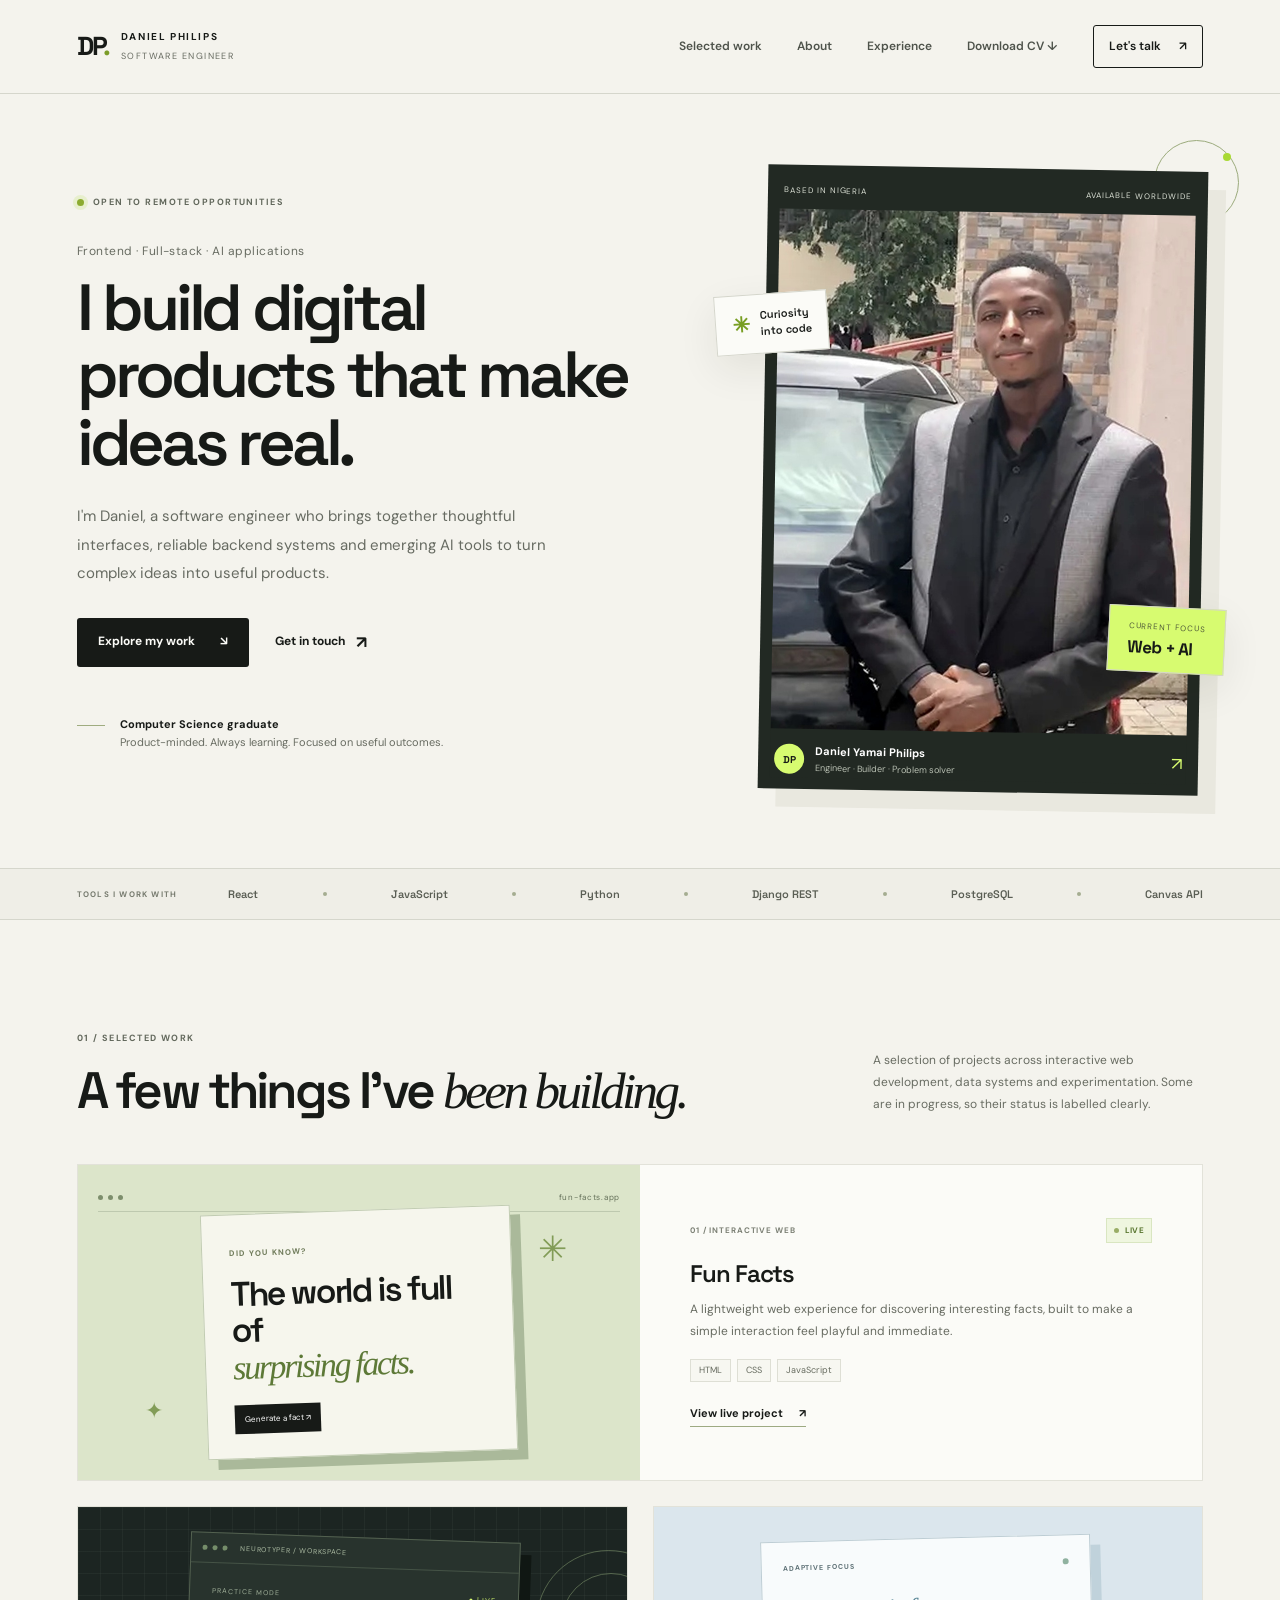
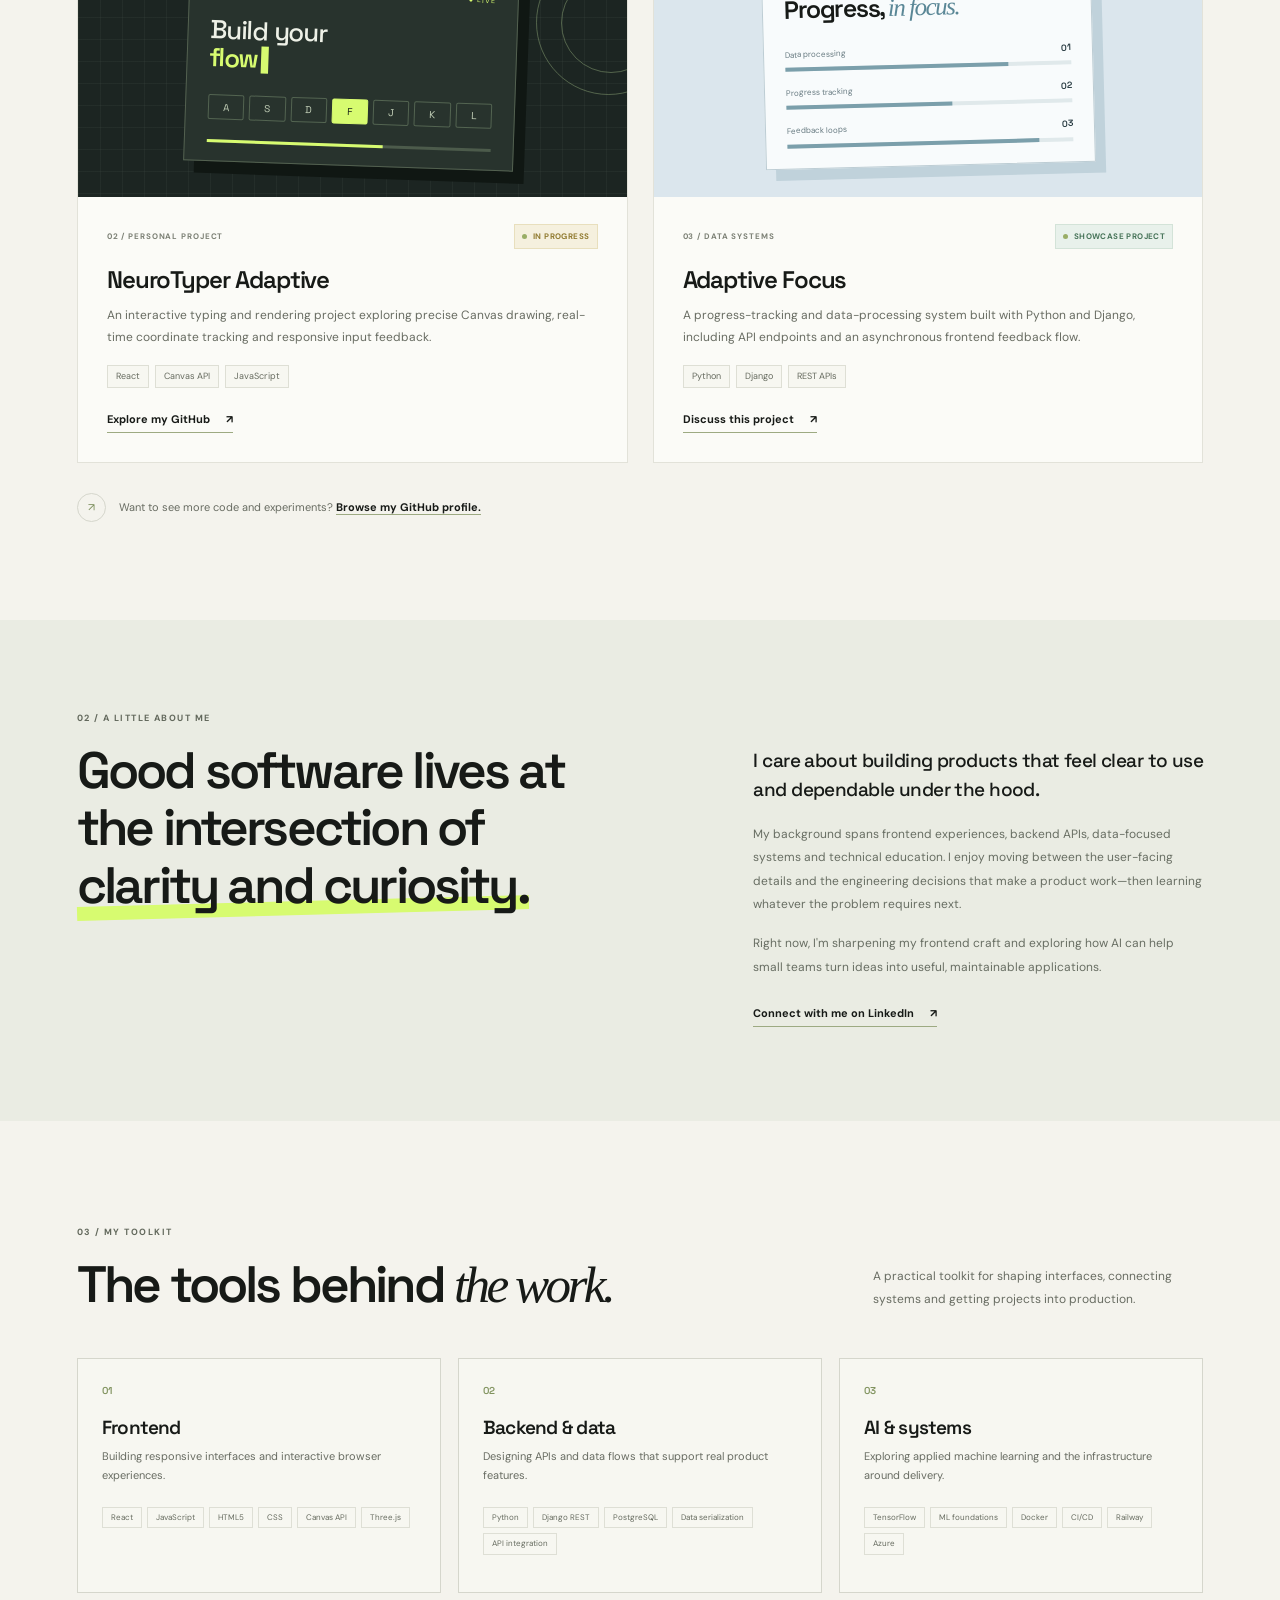
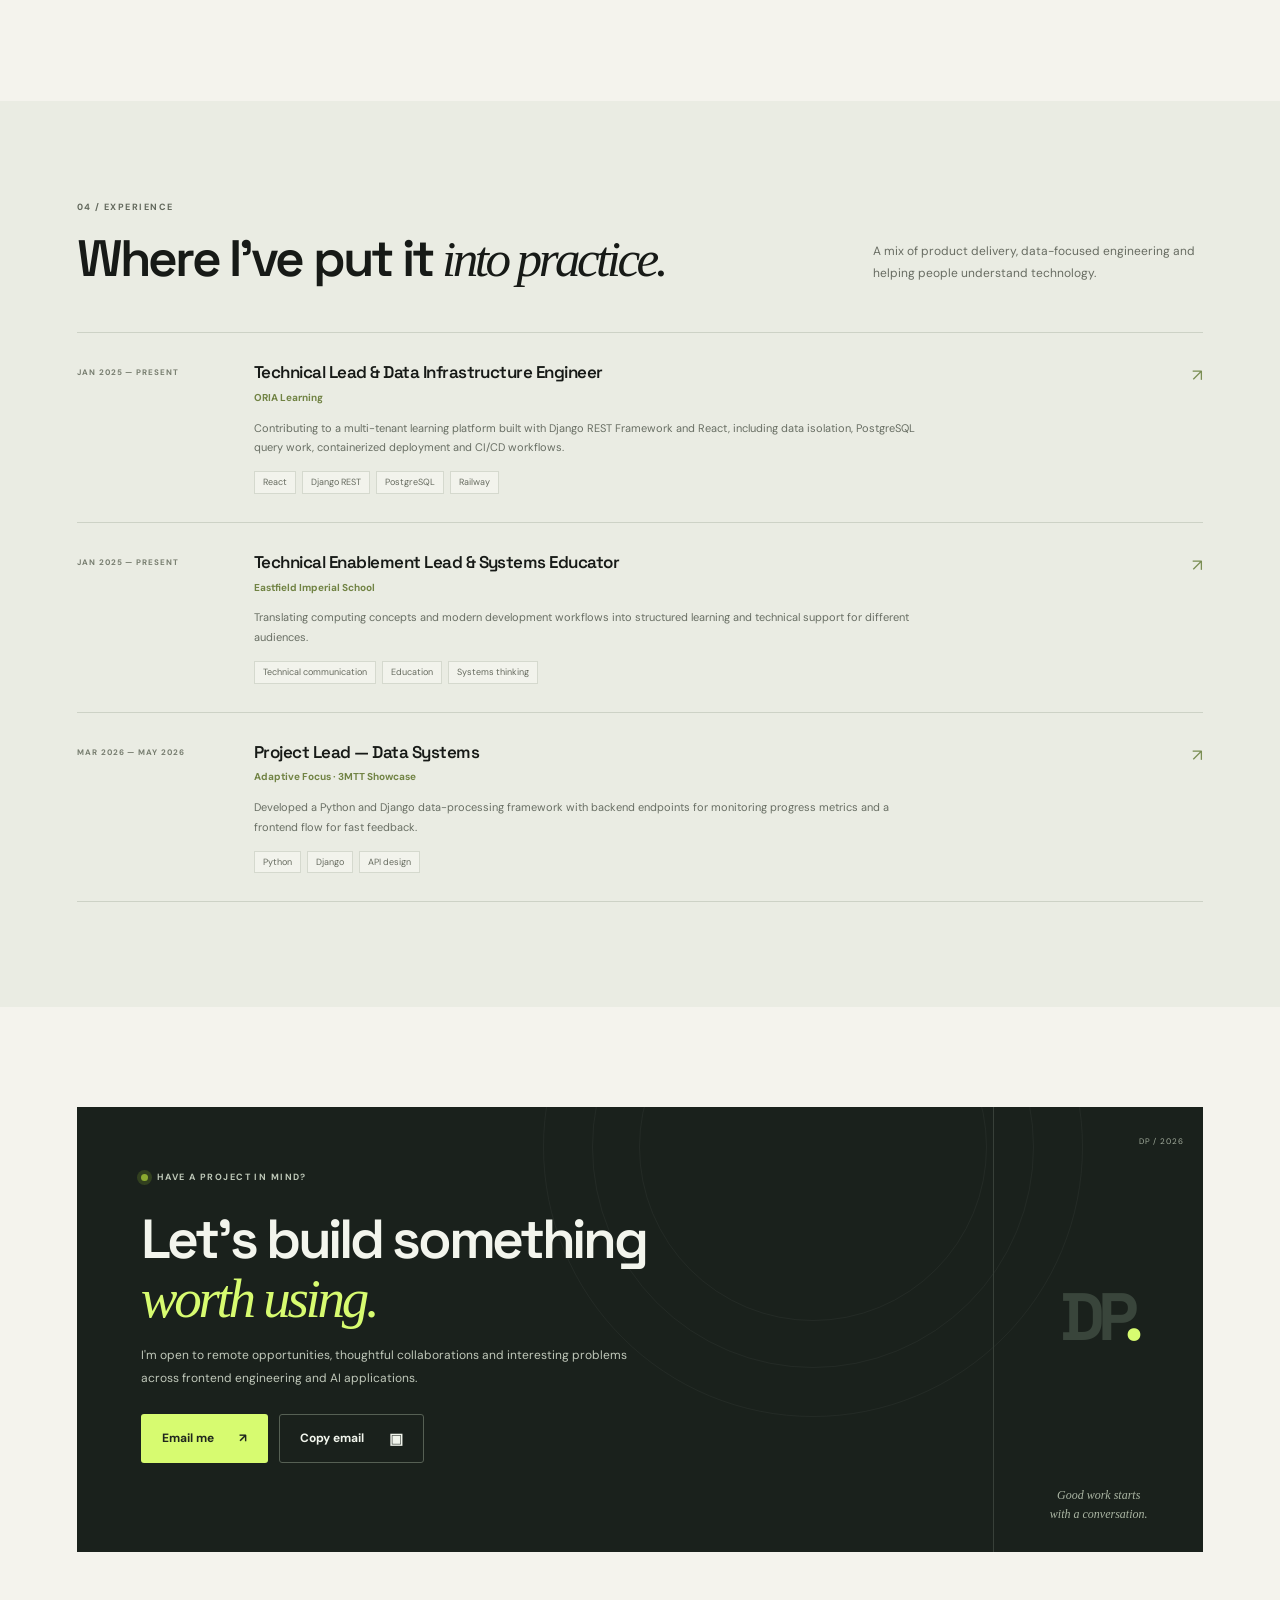
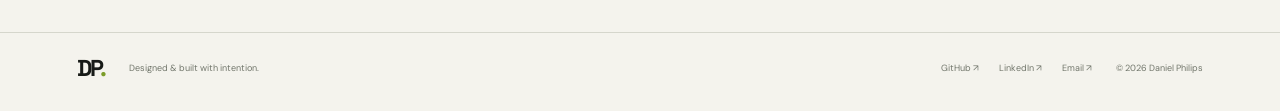
==== index.html @ 587f07c5 "feat: initialize portfolio website structure, styles, assets, and documentation" ====
<!doctype html>
<html lang="en">
<head>
  <meta charset="utf-8">
  <meta name="viewport" content="width=device-width, initial-scale=1">
  <meta name="theme-color" content="#f4f3ed">
  <meta name="description" content="Daniel Yamai Philips is a software engineer building thoughtful web products with React, Python, Django and emerging AI technologies.">
  <meta property="og:title" content="Daniel Philips — Software Engineer & Product Builder">
  <meta property="og:description" content="Frontend, full-stack and AI application development. Explore selected projects and get in touch.">
  <meta property="og:type" content="website">
  <title>Daniel Philips — Software Engineer & Product Builder</title>
  <link rel="icon" type="image/svg+xml" href="assets/favicon.svg">
  <link rel="preconnect" href="https://fonts.googleapis.com">
  <link rel="preconnect" href="https://fonts.gstatic.com" crossorigin>
  <link href="https://fonts.googleapis.com/css2?family=DM+Sans:wght@400;500;600;700&family=Space+Grotesk:wght@400;500;600;700&display=swap" rel="stylesheet">
  <link rel="stylesheet" href="styles.css">
</head>
<body>
  <a class="skip-link" href="#main-content">Skip to content</a>
  <div class="site-shell">
    <header class="site-header">
      <a class="brand" href="#top" aria-label="Daniel Philips home">
        <span class="brand-mark">DP<span>.</span></span>
        <span class="brand-copy"><strong>DANIEL PHILIPS</strong><small>SOFTWARE ENGINEER</small></span>
      </a>
      <button class="menu-toggle" aria-expanded="false" aria-controls="primary-nav" aria-label="Open navigation">
        <span></span><span></span>
      </button>
      <nav id="primary-nav" class="primary-nav" aria-label="Main navigation">
        <a href="#work">Selected work</a>
        <a href="#about">About</a>
        <a href="#experience">Experience</a>
        <a href="assets/Daniel-Philips-CV.pdf" target="_blank" rel="noreferrer">Download CV <span aria-hidden="true">↓</span></a>
        <a href="#contact" class="nav-contact">Let's talk <span aria-hidden="true">↗</span></a>
      </nav>
    </header>

    <main id="top">
      <section id="main-content" class="hero section-pad" aria-labelledby="hero-title">
        <div class="hero-copy reveal">
          <div class="eyebrow"><span class="status-dot"></span> OPEN TO REMOTE OPPORTUNITIES</div>
          <p class="hero-kicker">Frontend · Full-stack · AI applications</p>
          <h1 id="hero-title">I build digital products that <span class="highlight">make ideas real.</span></h1>
          <p class="hero-summary">I'm Daniel, a software engineer who brings together thoughtful interfaces, reliable backend systems and emerging AI tools to turn complex ideas into useful products.</p>
          <div class="hero-actions">
            <a class="button button-dark" href="#work">Explore my work <span aria-hidden="true">↘</span></a>
            <a class="button button-text" href="mailto:danielyamaip112@gmail.com">Get in touch <span aria-hidden="true">↗</span></a>
          </div>
          <div class="hero-proof">
            <div class="proof-line"></div>
            <p><strong>Computer Science graduate</strong><br><span>Product-minded. Always learning. Focused on useful outcomes.</span></p>
          </div>
        </div>

        <div class="hero-visual reveal reveal-late">
          <div class="portrait-frame">
            <div class="portrait-topline"><span>BASED IN NIGERIA</span><span>AVAILABLE WORLDWIDE</span></div>
            <img src="assets/daniel-philips-portrait.jpg" alt="Daniel Philips wearing a black and grey suit" class="portrait" width="800" height="1000">
            <div class="portrait-caption"><span class="caption-orb"></span><span><strong>Daniel Yamai Philips</strong><small>Engineer · Builder · Problem solver</small></span><span class="caption-arrow" aria-hidden="true">↗</span></div>
          </div>
          <div class="float-note note-one"><span class="note-icon">✳</span><span>Curiosity<br>into code</span></div>
          <div class="float-note note-two"><span class="note-label">CURRENT FOCUS</span><strong>Web + AI</strong></div>
          <span class="decor-ring" aria-hidden="true"></span>
        </div>
      </section>

      <div class="tech-strip" aria-label="Technologies">
        <span class="strip-label">TOOLS I WORK WITH</span>
        <div class="tech-list"><span>React</span><i></i><span>JavaScript</span><i></i><span>Python</span><i></i><span>Django REST</span><i></i><span>PostgreSQL</span><i></i><span>Canvas API</span></div>
      </div>

      <section id="work" class="work-section section-pad" aria-labelledby="work-title">
        <div class="section-heading reveal">
          <div><p class="eyebrow section-index">01 / SELECTED WORK</p><h2 id="work-title">A few things I've <span class="serif-italic">been building.</span></h2></div>
          <p class="section-description">A selection of projects across interactive web development, data systems and experimentation. Some are in progress, so their status is labelled clearly.</p>
        </div>

        <div class="project-grid">
          <article class="project-card project-featured reveal">
            <div class="project-art fun-art" aria-hidden="true">
              <div class="browser-bar"><span></span><span></span><span></span><small>fun-facts.app</small></div>
              <div class="fun-art-content"><span class="mini-overline">DID YOU KNOW?</span><strong>The world is full of<br><em>surprising facts.</em></strong><span class="fun-pill">Generate a fact ↗</span></div>
              <div class="fun-spark spark-a">✳</div><div class="fun-spark spark-b">✦</div>
            </div>
            <div class="project-info"><div class="project-meta"><span>01 / INTERACTIVE WEB</span><span class="status-tag status-live"><i></i> LIVE</span></div><h3>Fun Facts</h3><p>A lightweight web experience for discovering interesting facts, built to make a simple interaction feel playful and immediate.</p><div class="tag-row"><span>HTML</span><span>CSS</span><span>JavaScript</span></div><a class="project-link" href="https://fun-facts-zeta.vercel.app/" target="_blank" rel="noreferrer">View live project <span aria-hidden="true">↗</span></a></div>
          </article>

          <article class="project-card reveal">
            <div class="project-art neuro-art" aria-hidden="true">
              <div class="neuro-window"><div class="window-top"><span></span><span></span><span></span><small>NEUROTYPER / WORKSPACE</small></div><div class="typing-stage"><div class="typing-label">PRACTICE MODE <span>● LIVE</span></div><div class="typing-copy">Build your<br><b>flow<span class="cursor">▍</span></b></div><div class="key-row"><span>A</span><span>S</span><span>D</span><span>F</span><span>J</span><span>K</span><span>L</span></div><div class="stage-line"><span></span></div></div></div>
              <span class="art-orbit orbit-a"></span><span class="art-orbit orbit-b"></span>
            </div>
            <div class="project-info"><div class="project-meta"><span>02 / PERSONAL PROJECT</span><span class="status-tag status-build"><i></i> IN PROGRESS</span></div><h3>NeuroTyper Adaptive</h3><p>An interactive typing and rendering project exploring precise Canvas drawing, real-time coordinate tracking and responsive input feedback.</p><div class="tag-row"><span>React</span><span>Canvas API</span><span>JavaScript</span></div><a class="project-link" href="https://github.com/Rexangels" target="_blank" rel="noreferrer">Explore my GitHub <span aria-hidden="true">↗</span></a></div>
          </article>

          <article class="project-card reveal">
            <div class="project-art focus-art" aria-hidden="true">
              <div class="focus-panel"><div class="focus-head"><span>ADAPTIVE FOCUS</span><span class="focus-dot"></span></div><div class="focus-number">Progress, <em>in focus.</em></div><div class="progress-item"><span>Data processing</span><b>01</b><div class="progress-track"><i style="width:78%"></i></div></div><div class="progress-item"><span>Progress tracking</span><b>02</b><div class="progress-track"><i style="width:58%"></i></div></div><div class="progress-item"><span>Feedback loops</span><b>03</b><div class="progress-track"><i style="width:88%"></i></div></div></div>
            </div>
            <div class="project-info"><div class="project-meta"><span>03 / DATA SYSTEMS</span><span class="status-tag status-done"><i></i> SHOWCASE PROJECT</span></div><h3>Adaptive Focus</h3><p>A progress-tracking and data-processing system built with Python and Django, including API endpoints and an asynchronous frontend feedback flow.</p><div class="tag-row"><span>Python</span><span>Django</span><span>REST APIs</span></div><a class="project-link" href="mailto:danielyamaip112@gmail.com?subject=Adaptive%20Focus%20project%20discussion">Discuss this project <span aria-hidden="true">↗</span></a></div>
          </article>
        </div>
        <div class="work-footnote reveal"><span class="footnote-mark">↗</span><p>Want to see more code and experiments? <a href="https://github.com/Rexangels" target="_blank" rel="noreferrer">Browse my GitHub profile.</a></p></div>
      </section>

      <section id="about" class="about-section section-pad" aria-labelledby="about-title">
        <div class="about-intro reveal"><p class="eyebrow section-index">02 / A LITTLE ABOUT ME</p><h2 id="about-title">Good software lives at the intersection of <span class="highlight">clarity and curiosity.</span></h2></div>
        <div class="about-body reveal"><p class="about-lead">I care about building products that feel clear to use and dependable under the hood.</p><p>My background spans frontend experiences, backend APIs, data-focused systems and technical education. I enjoy moving between the user-facing details and the engineering decisions that make a product work—then learning whatever the problem requires next.</p><p>Right now, I'm sharpening my frontend craft and exploring how AI can help small teams turn ideas into useful, maintainable applications.</p><a class="inline-link" href="https://www.linkedin.com/in/daniel-yamai-philips-b79875277" target="_blank" rel="noreferrer">Connect with me on LinkedIn <span aria-hidden="true">↗</span></a></div>
      </section>

      <section class="skills-section section-pad" aria-labelledby="skills-title">
        <div class="section-heading reveal"><div><p class="eyebrow section-index">03 / MY TOOLKIT</p><h2 id="skills-title">The tools behind <span class="serif-italic">the work.</span></h2></div><p class="section-description">A practical toolkit for shaping interfaces, connecting systems and getting projects into production.</p></div>
        <div class="skills-grid reveal">
          <article class="skill-card"><div class="skill-number">01</div><h3>Frontend</h3><p>Building responsive interfaces and interactive browser experiences.</p><div class="skill-tags"><span>React</span><span>JavaScript</span><span>HTML5</span><span>CSS</span><span>Canvas API</span><span>Three.js</span></div></article>
          <article class="skill-card"><div class="skill-number">02</div><h3>Backend & data</h3><p>Designing APIs and data flows that support real product features.</p><div class="skill-tags"><span>Python</span><span>Django REST</span><span>PostgreSQL</span><span>Data serialization</span><span>API integration</span></div></article>
          <article class="skill-card"><div class="skill-number">03</div><h3>AI & systems</h3><p>Exploring applied machine learning and the infrastructure around delivery.</p><div class="skill-tags"><span>TensorFlow</span><span>ML foundations</span><span>Docker</span><span>CI/CD</span><span>Railway</span><span>Azure</span></div></article>
        </div>
      </section>

      <section id="experience" class="experience-section section-pad" aria-labelledby="experience-title">
        <div class="section-heading reveal"><div><p class="eyebrow section-index">04 / EXPERIENCE</p><h2 id="experience-title">Where I've put it <span class="serif-italic">into practice.</span></h2></div><p class="section-description">A mix of product delivery, data-focused engineering and helping people understand technology.</p></div>
        <div class="experience-list">
          <article class="experience-row reveal"><div class="experience-date">JAN 2025 — PRESENT</div><div class="experience-main"><h3>Technical Lead & Data Infrastructure Engineer</h3><p class="experience-org">ORIA Learning</p><p>Contributing to a multi-tenant learning platform built with Django REST Framework and React, including data isolation, PostgreSQL query work, containerized deployment and CI/CD workflows.</p><div class="tag-row"><span>React</span><span>Django REST</span><span>PostgreSQL</span><span>Railway</span></div></div><span class="experience-arrow" aria-hidden="true">↗</span></article>
          <article class="experience-row reveal"><div class="experience-date">JAN 2025 — PRESENT</div><div class="experience-main"><h3>Technical Enablement Lead & Systems Educator</h3><p class="experience-org">Eastfield Imperial School</p><p>Translating computing concepts and modern development workflows into structured learning and technical support for different audiences.</p><div class="tag-row"><span>Technical communication</span><span>Education</span><span>Systems thinking</span></div></div><span class="experience-arrow" aria-hidden="true">↗</span></article>
          <article class="experience-row reveal"><div class="experience-date">MAR 2026 — MAY 2026</div><div class="experience-main"><h3>Project Lead — Data Systems</h3><p class="experience-org">Adaptive Focus · 3MTT Showcase</p><p>Developed a Python and Django data-processing framework with backend endpoints for monitoring progress metrics and a frontend flow for fast feedback.</p><div class="tag-row"><span>Python</span><span>Django</span><span>API design</span></div></div><span class="experience-arrow" aria-hidden="true">↗</span></article>
        </div>
      </section>

      <section id="contact" class="contact-section section-pad" aria-labelledby="contact-title">
        <div class="contact-card reveal"><div class="contact-pattern" aria-hidden="true"></div><div class="contact-content"><p class="eyebrow"><span class="status-dot"></span> HAVE A PROJECT IN MIND?</p><h2 id="contact-title">Let's build something <span>worth using.</span></h2><p>I'm open to remote opportunities, thoughtful collaborations and interesting problems across frontend engineering and AI applications.</p><div class="contact-actions"><a class="button button-lime" href="mailto:danielyamaip112@gmail.com">Email me <span aria-hidden="true">↗</span></a><button class="button button-outline" id="copy-email" data-email="danielyamaip112@gmail.com">Copy email <span aria-hidden="true">▣</span></button></div><p class="copy-feedback" id="copy-feedback" role="status" aria-live="polite"></p></div><div class="contact-side"><span class="side-index">DP / 2026</span><div class="side-monogram">DP<span>.</span></div><span class="side-note">Good work starts<br>with a conversation.</span></div></div>
      </section>
    </main>

    <footer class="site-footer section-pad"><a class="footer-brand" href="#top">DP<span>.</span></a><p>Designed & built with intention.</p><div class="footer-links"><a href="https://github.com/Rexangels" target="_blank" rel="noreferrer">GitHub ↗</a><a href="https://www.linkedin.com/in/daniel-yamai-philips-b79875277" target="_blank" rel="noreferrer">LinkedIn ↗</a><a href="mailto:danielyamaip112@gmail.com">Email ↗</a></div><span class="copyright">© <span id="year"></span> Daniel Philips</span></footer>
  </div>
  <script src="script.js"></script>
</body>
</html>
---- styles.css ----
:root{--paper:#f4f3ed;--paper-deep:#e9e8df;--ink:#171a17;--muted:#686c62;--line:#d5d6cc;--lime:#d7fb70;--lime-dark:#a8d934;--white:#fbfbf7;--font-body:'DM Sans',Arial,sans-serif;--font-display:'Space Grotesk','DM Sans',sans-serif;--max:1200px;--ease:cubic-bezier(.2,.7,.2,1)}
*{box-sizing:border-box}.skip-link{position:absolute;left:16px;top:-60px;z-index:100;background:var(--lime);color:var(--ink);padding:10px 14px;font-size:12px;font-weight:700}.skip-link:focus{top:12px}html{scroll-behavior:smooth;scroll-padding-top:96px}body{margin:0;background:var(--paper);color:var(--ink);font-family:var(--font-body);font-size:15px;line-height:1.65;-webkit-font-smoothing:antialiased}a{color:inherit;text-decoration:none}button{font:inherit}.site-shell{max-width:1600px;margin:0 auto;overflow:hidden}.section-pad{padding-left:clamp(24px,6vw,88px);padding-right:clamp(24px,6vw,88px)}.site-header{height:94px;padding:0 clamp(24px,6vw,88px);display:flex;align-items:center;justify-content:space-between;border-bottom:1px solid var(--line);position:relative;z-index:20}.brand{display:flex;align-items:center;gap:12px}.brand-mark{font:700 26px/.9 var(--font-display);letter-spacing:-2px}.brand-mark span,.footer-brand span{color:#7b9c28}.brand-copy{display:flex;flex-direction:column;gap:3px}.brand-copy strong{font-size:10px;letter-spacing:.16em}.brand-copy small{font-size:9px;letter-spacing:.16em;color:var(--muted)}.primary-nav{display:flex;align-items:center;gap:35px}.primary-nav>a{font-size:12px;font-weight:600;color:#4e534b;transition:color .2s}.primary-nav>a:hover,.footer-links a:hover{color:#789e23}.primary-nav .nav-contact{border:1px solid var(--ink);padding:11px 15px;border-radius:3px;color:var(--ink)}.nav-contact span{margin-left:15px}.menu-toggle{display:none}.hero{padding-top:74px;padding-bottom:76px;display:grid;grid-template-columns:minmax(0,1.06fr) minmax(360px,.8fr);gap:clamp(40px,8vw,115px);align-items:center;min-height:670px}.hero-copy{padding-bottom:12px}.eyebrow{margin:0;display:flex;align-items:center;gap:9px;color:#62685c;font-size:9px;line-height:1.4;font-weight:700;letter-spacing:.16em}.status-dot{width:7px;height:7px;border-radius:100%;display:inline-block;background:#8cab30;box-shadow:0 0 0 4px rgba(168,217,52,.17)}.hero-kicker{font-size:12px;color:var(--muted);margin:33px 0 12px;letter-spacing:.04em}.hero h1{font-family:var(--font-display);font-size:clamp(44px,5.1vw,72px);line-height:1.04;letter-spacing:-.065em;max-width:700px;margin:0;font-weight:600}.highlight{position:relative;z-index:0;white-space:normal}.highlight:after{position:absolute;content:"";height:.28em;left:0;right:0;bottom:.06em;background:var(--lime);z-index:-1;transform:rotate(-1.5deg)}.hero-summary{max-width:495px;color:#676b62;font-size:15px;line-height:1.9;margin:25px 0 0}.hero-actions{display:flex;align-items:center;gap:26px;margin-top:30px;flex-wrap:wrap}.button{min-height:49px;padding:0 20px;display:inline-flex;align-items:center;justify-content:center;gap:25px;border:1px solid transparent;border-radius:3px;font-size:12px;font-weight:700;cursor:pointer;transition:transform .2s var(--ease),background .2s,color .2s,border-color .2s}.button:hover{transform:translateY(-2px)}.button-dark{background:var(--ink);color:var(--white)}.button-dark:hover{background:#31382e}.button-text{padding:0;border:0;background:transparent;color:var(--ink);gap:11px}.button-text span{font-size:17px}.hero-proof{display:flex;align-items:flex-start;gap:15px;margin-top:48px}.proof-line{width:28px;height:1px;background:#9fac80;margin-top:10px;flex-shrink:0}.hero-proof p{font-size:11px;line-height:1.7;margin:0}.hero-proof strong{font-weight:700}.hero-proof p span{color:var(--muted)}.hero-visual{position:relative;max-width:440px;width:100%;justify-self:end}.portrait-frame{position:relative;background:#222923;padding:12px 12px 11px;box-shadow:18px 18px 0 var(--paper-deep);z-index:2;transform:rotate(1deg)}.portrait-topline{color:#d8ddd2;font-size:8px;letter-spacing:.12em;display:flex;justify-content:space-between;padding:7px 4px 12px}.portrait{width:100%;height:auto;display:block;aspect-ratio:4/5;object-fit:cover;object-position:center 38%;filter:saturate(.91)}.portrait-caption{display:flex;align-items:center;gap:11px;background:#222923;color:#fff;padding:13px 4px 2px}.caption-orb{width:30px;height:30px;border-radius:50%;background:var(--lime);display:grid;place-items:center;flex-shrink:0}.caption-orb:before{content:"DP";font:700 10px var(--font-display);color:var(--ink)}.portrait-caption>span:nth-child(2){display:flex;flex-direction:column;gap:1px}.portrait-caption strong{font-size:11px}.portrait-caption small{font-size:9px;color:#b8bfb2}.caption-arrow{margin-left:auto;font-size:18px;color:var(--lime)}.float-note{position:absolute;z-index:3;box-shadow:0 14px 40px #22240e15;border:1px solid var(--line)}.note-one{top:20%;left:-48px;background:var(--white);padding:13px 16px;display:flex;align-items:center;gap:10px;font:600 11px/1.45 var(--font-display);transform:rotate(-4deg)}.note-icon{font-size:21px;color:#789e23}.note-two{right:-22px;bottom:19%;background:var(--lime);padding:13px 19px;display:flex;flex-direction:column;gap:3px;transform:rotate(3deg)}.note-label{font-size:8px;letter-spacing:.12em;color:#525d3a}.note-two strong{font:700 17px var(--font-display);letter-spacing:-.04em}.decor-ring{position:absolute;width:85px;height:85px;border:1px solid #9cab7d;border-radius:50%;right:-36px;top:-28px;z-index:1}.decor-ring:after{content:"";position:absolute;width:8px;height:8px;background:var(--lime-dark);border-radius:50%;right:7px;top:12px}.tech-strip{border-top:1px solid var(--line);border-bottom:1px solid var(--line);padding:18px clamp(24px,6vw,88px);display:flex;align-items:center;gap:clamp(20px,4vw,55px);background:#efeee7}.strip-label{white-space:nowrap;font-size:8px;letter-spacing:.15em;font-weight:700;color:#777b6f}.tech-list{display:flex;align-items:center;justify-content:space-between;gap:20px;flex-wrap:wrap;width:100%;font:600 11px var(--font-display);color:#5a5e54}.tech-list i{width:4px;height:4px;border-radius:50%;background:#a5ad91}.work-section{padding-top:112px;padding-bottom:98px}.section-heading{display:flex;align-items:flex-end;justify-content:space-between;gap:36px;margin-bottom:44px}.section-index{margin-bottom:17px}.section-heading h2,.about-intro h2{font:600 clamp(34px,4vw,52px)/1.13 var(--font-display);letter-spacing:-.055em;margin:0;max-width:700px}.serif-italic{font-family:Georgia,serif;font-weight:400;font-style:italic;letter-spacing:-.07em}.section-description{max-width:330px;color:var(--muted);font-size:12px;line-height:1.85;margin:0 0 4px}.project-grid{display:grid;grid-template-columns:repeat(2,minmax(0,1fr));gap:25px}.project-card{background:var(--white);border:1px solid #e2e2d9;transition:transform .25s var(--ease),box-shadow .25s var(--ease);min-width:0}.project-card:hover{transform:translateY(-5px);box-shadow:0 18px 50px #2024140d}.project-featured{grid-column:span 2;display:grid;grid-template-columns:1fr 1fr}.project-art{min-height:290px;position:relative;overflow:hidden;display:flex;align-items:center;justify-content:center;padding:25px}.fun-art{background:#dce5ca}.browser-bar{position:absolute;top:19px;left:20px;right:20px;height:28px;display:flex;align-items:center;gap:5px;border-bottom:1px solid #9da9907a;font-size:8px;color:#65715a;letter-spacing:.09em}.browser-bar>span,.window-top>span{width:5px;height:5px;border-radius:50%;background:#7d8e6c}.browser-bar small{margin-left:auto;font-size:8px}.fun-art-content{width:100%;max-width:310px;margin-top:20px;padding:24px 27px;background:#f6f6ed;border:1px solid #c1ccb2;box-shadow:10px 10px 0 #aab99a;transform:rotate(-2deg);z-index:1}.mini-overline{font-size:8px;font-weight:700;color:#6f7b5a;letter-spacing:.13em}.fun-art-content>strong{display:block;font:600 clamp(23px,3vw,34px)/1.08 var(--font-display);letter-spacing:-.07em;margin:13px 0 18px}.fun-art-content em{font-family:Georgia,serif;font-weight:400;color:#5d7937}.fun-pill{display:inline-block;background:var(--ink);color:white;font-size:8px;padding:8px 10px}.fun-spark{position:absolute;color:#829c57}.spark-a{font-size:35px;right:13%;top:18%}.spark-b{font-size:22px;left:12%;bottom:16%}.project-info{padding:27px 29px 29px;display:flex;flex-direction:column;align-items:flex-start}.project-featured .project-info{justify-content:center;padding:clamp(26px,4vw,50px)}.project-meta{display:flex;align-items:center;justify-content:space-between;gap:12px;width:100%;font-size:8px;font-weight:700;letter-spacing:.11em;color:#7c8075}.status-tag{display:inline-flex;align-items:center;gap:6px;white-space:nowrap;font-size:8px;letter-spacing:.05em;padding:5px 7px;border:1px solid #dcded3;color:#686d62}.status-tag i{width:5px;height:5px;border-radius:50%;background:#99ad66}.status-live{background:#eff6df;color:#58752e;border-color:#d9e6c1}.status-build{background:#f5f0de;color:#917b31;border-color:#e8dfbd}.status-done{background:#e8f1eb;color:#477459;border-color:#d3e3d8}.project-info h3{font:600 24px/1.2 var(--font-display);letter-spacing:-.045em;margin:17px 0 9px}.project-info p{font-size:12px;line-height:1.85;color:var(--muted);margin:0;max-width:480px}.tag-row{display:flex;flex-wrap:wrap;gap:6px;margin-top:17px}.tag-row span,.skill-tags span{border:1px solid #dedfd5;background:#f7f7f1;color:#666b5f;padding:5px 8px;font-size:9px;line-height:1.2}.project-link,.inline-link{font-size:11px;font-weight:700;border-bottom:1px solid #9daa82;padding-bottom:4px;margin-top:22px;display:inline-flex;gap:16px;align-items:center;transition:gap .2s}.project-link:hover,.inline-link:hover{gap:22px}.neuro-art{background:#1c2522;isolation:isolate}.neuro-art:before{content:"";position:absolute;inset:0;background-image:linear-gradient(#e3efdc0a 1px,transparent 1px),linear-gradient(90deg,#e3efdc0a 1px,transparent 1px);background-size:22px 22px}.neuro-window{width:100%;max-width:330px;background:#28332d;border:1px solid #536150;transform:rotate(2deg);z-index:1;box-shadow:11px 12px 0 #101713}.window-top{height:30px;display:flex;align-items:center;gap:5px;padding:0 11px;border-bottom:1px solid #455346;color:#abbba2}.window-top>span{background:#758d6a}.window-top small{font-size:7px;letter-spacing:.1em;margin-left:8px}.typing-stage{padding:22px 22px 18px}.typing-label{display:flex;justify-content:space-between;color:#9eae98;font-size:7px;letter-spacing:.14em}.typing-label span{color:var(--lime);font-size:7px}.typing-copy{font:500 26px/1.1 var(--font-display);letter-spacing:-.05em;color:#eef1e7;margin-top:18px}.typing-copy b{font-weight:600;color:var(--lime)}.cursor{font-size:22px;margin-left:4px}.key-row{display:flex;gap:5px;margin-top:22px}.key-row span{flex:1;height:25px;display:grid;place-items:center;border:1px solid #536451;border-radius:2px;color:#c3d0b8;font:10px var(--font-display)}.key-row span:nth-child(4){background:var(--lime);border-color:var(--lime);color:#1d2a1b}.stage-line{height:3px;background:#4c5b4b;margin-top:20px}.stage-line span{display:block;width:62%;height:100%;background:var(--lime)}.art-orbit{position:absolute;width:100px;height:100px;border:1px solid #8ba477;border-radius:50%;right:-34px;top:23%;opacity:.5}.orbit-b{width:145px;height:145px;right:-54px;top:15%}.focus-art{background:#dbe6ed}.focus-panel{width:100%;max-width:330px;background:#f8fbfc;border:1px solid #bdcdd4;padding:20px 21px;box-shadow:10px 11px 0 #c0d2db;transform:rotate(-1.5deg)}.focus-head{display:flex;justify-content:space-between;align-items:center;font-size:7px;letter-spacing:.13em;color:#5d7075;font-weight:700}.focus-dot{width:6px;height:6px;border-radius:50%;background:#90b2a0}.focus-number{font:600 25px/1.1 var(--font-display);letter-spacing:-.06em;margin:22px 0 25px}.focus-number em{font-family:Georgia,serif;font-weight:400;color:#5a8796}.progress-item{display:grid;grid-template-columns:1fr 20px;gap:6px;margin-top:15px;color:#677a80;font-size:8px}.progress-item b{text-align:right;color:#23363d;font:600 9px var(--font-display)}.progress-track{grid-column:span 2;height:4px;background:#e0e9eb}.progress-track i{display:block;height:100%;background:#7b9fab}.work-footnote{display:flex;align-items:center;gap:13px;margin-top:30px;color:var(--muted);font-size:11px}.footnote-mark{width:29px;height:29px;display:grid;place-items:center;border:1px solid var(--line);border-radius:50%;color:#7a8d5a}.work-footnote p{margin:0}.work-footnote a{color:var(--ink);font-weight:700;border-bottom:1px solid #9daa82}.about-section{background:#eaece3;padding-top:92px;padding-bottom:94px;display:grid;grid-template-columns:1fr .82fr;gap:clamp(55px,10vw,135px)}.about-intro h2{max-width:560px}.about-body{padding-top:34px;max-width:470px}.about-body p{font-size:12px;line-height:1.95;color:#686e63;margin:0 0 16px}.about-body .about-lead{font:500 19px/1.55 var(--font-display);letter-spacing:-.03em;color:var(--ink);margin-bottom:18px}.inline-link{margin-top:9px}.skills-section{padding-top:105px;padding-bottom:108px}.skills-grid{display:grid;grid-template-columns:repeat(3,minmax(0,1fr));gap:17px}.skill-card{border:1px solid var(--line);background:#f7f7f1;padding:25px 24px;min-height:235px;position:relative}.skill-number{font:600 10px var(--font-display);color:#81935f}.skill-card h3{font:600 19px var(--font-display);letter-spacing:-.04em;margin:18px 0 7px}.skill-card p{color:var(--muted);font-size:11px;line-height:1.75;margin:0;min-height:40px}.skill-tags{display:flex;flex-wrap:wrap;gap:5px;margin-top:20px}.skill-tags span{font-size:8px}.experience-section{background:#eaece3;padding-top:100px;padding-bottom:105px}.experience-list{border-top:1px solid #cdd2c6}.experience-row{display:grid;grid-template-columns:150px minmax(0,1fr) 25px;gap:27px;padding:28px 0;border-bottom:1px solid #cdd2c6;align-items:start}.experience-date{padding-top:5px;font-size:8px;font-weight:700;letter-spacing:.12em;color:#777d6f}.experience-main h3{font:600 17px/1.4 var(--font-display);letter-spacing:-.03em;margin:0}.experience-org{font-size:10px;font-weight:700;color:#718344;margin:5px 0 12px}.experience-main>p:not(.experience-org){font-size:11px;color:#686e63;line-height:1.8;max-width:680px;margin:0}.experience-main .tag-row{margin-top:13px}.experience-main .tag-row span{background:#f2f3ec;border-color:#d5d9ce}.experience-arrow{font-size:17px;justify-self:end;color:#7b8e54}.contact-section{padding-top:100px;padding-bottom:80px}.contact-card{background:#1a211c;color:#f3f5ed;display:grid;grid-template-columns:1fr 210px;position:relative;min-height:340px;overflow:hidden}.contact-content{padding:clamp(35px,5vw,65px);position:relative;z-index:2}.contact-content .eyebrow{color:#bec8b8}.contact-content h2{font:600 clamp(36px,4.3vw,58px)/1.08 var(--font-display);letter-spacing:-.06em;max-width:600px;margin:26px 0 15px}.contact-content h2 span{font-family:Georgia,serif;font-weight:400;font-style:italic;color:var(--lime)}.contact-content>p:not(.eyebrow):not(.copy-feedback){color:#c0c8ba;font-size:12px;line-height:1.9;max-width:510px;margin:0}.contact-actions{display:flex;gap:11px;flex-wrap:wrap;margin-top:25px}.button-lime{background:var(--lime);color:#20271d}.button-lime:hover{background:#e5ff9f}.button-outline{border-color:#566054;background:transparent;color:#f1f5ec}.button-outline:hover{background:#28332a;border-color:#83956d}.button-outline span{font-size:15px}.copy-feedback{margin:9px 0 0;font-size:10px;color:var(--lime);min-height:16px}.contact-pattern{position:absolute;width:540px;height:540px;border:1px solid #ffffff0b;border-radius:50%;right:120px;top:-230px;pointer-events:none}.contact-pattern:before,.contact-pattern:after{content:"";position:absolute;border:1px solid #ffffff0b;border-radius:50%;inset:48px}.contact-pattern:after{inset:95px}.contact-side{border-left:1px solid #384039;display:flex;flex-direction:column;align-items:center;justify-content:space-between;padding:28px 19px;position:relative}.side-index{align-self:flex-end;font-size:8px;letter-spacing:.12em;color:#a3ad9d}.side-monogram{font:700 67px/.9 var(--font-display);letter-spacing:-.1em;color:#39453b}.side-monogram span{color:var(--lime)}.side-note{font:italic 12px/1.6 Georgia,serif;color:#aab5a3;text-align:center}.site-footer{display:flex;align-items:center;gap:24px;padding-top:20px;padding-bottom:28px;border-top:1px solid var(--line);color:#71766b}.footer-brand{font:700 23px var(--font-display);letter-spacing:-.09em;color:var(--ink)}.site-footer>p{font-size:9px;margin:0}.footer-links{margin-left:auto;display:flex;gap:20px}.footer-links a,.copyright{font-size:9px}.copyright{white-space:nowrap}.reveal{opacity:0;transform:translateY(16px);transition:opacity .7s var(--ease),transform .7s var(--ease)}.reveal.is-visible{opacity:1;transform:translateY(0)}.reveal-late{transition-delay:.15s}
@media(min-width:1450px){.hero{padding-top:90px;padding-bottom:90px}.hero h1{font-size:78px}}
@media(max-width:1000px){.hero{grid-template-columns:minmax(0,1fr) minmax(280px,.82fr);gap:45px;min-height:610px}.hero h1{font-size:clamp(43px,5.7vw,60px)}.note-one{left:-20px}.note-two{right:-12px}.section-heading{align-items:flex-start}.section-description{max-width:275px}.experience-row{grid-template-columns:120px minmax(0,1fr) 20px;gap:18px}.contact-card{grid-template-columns:1fr 165px}}
@media(max-width:760px){.site-header{height:76px}.menu-toggle{display:flex;background:transparent;border:0;width:42px;height:42px;flex-direction:column;justify-content:center;align-items:center;gap:6px;cursor:pointer}.menu-toggle span{width:22px;height:1.5px;background:var(--ink);transition:transform .2s}.menu-toggle[aria-expanded="true"] span:first-child{transform:translateY(3.75px) rotate(45deg)}.menu-toggle[aria-expanded="true"] span:last-child{transform:translateY(-3.75px) rotate(-45deg)}.primary-nav{position:absolute;top:75px;left:0;right:0;background:var(--paper);padding:18px 24px 25px;display:none;flex-direction:column;align-items:stretch;gap:0;border-bottom:1px solid var(--line);box-shadow:0 20px 25px #1d241511}.primary-nav.is-open{display:flex}.primary-nav>a{padding:14px 0;border-bottom:1px solid var(--line)}.primary-nav .nav-contact{border:0;border-bottom:0;padding:14px 0}.nav-contact span{float:right}.hero{grid-template-columns:1fr;gap:45px;padding-top:55px;padding-bottom:62px}.hero-copy{max-width:620px}.hero h1{font-size:clamp(47px,10vw,70px)}.hero-summary{font-size:14px}.hero-visual{width:min(88%,390px);justify-self:center;margin:0 auto}.note-one{left:-26px}.note-two{right:-25px}.tech-strip{align-items:flex-start;flex-direction:column;gap:13px;padding-top:20px;padding-bottom:20px}.tech-list{justify-content:flex-start;gap:12px 16px}.work-section,.skills-section{padding-top:75px;padding-bottom:75px}.section-heading{flex-direction:column;gap:18px;margin-bottom:30px}.section-heading h2,.about-intro h2{font-size:clamp(35px,8vw,47px)}.section-description{max-width:520px}.project-grid{grid-template-columns:1fr;gap:17px}.project-featured{grid-column:auto;display:flex;flex-direction:column}.project-featured .project-info{padding:26px 25px 29px}.project-art{min-height:265px}.project-info{padding:25px}.about-section{grid-template-columns:1fr;gap:8px;padding-top:75px;padding-bottom:75px}.about-body{padding-top:10px}.skills-grid{grid-template-columns:1fr;gap:12px}.skill-card{min-height:auto;padding:23px}.skill-card p{min-height:0}.experience-section{padding-top:75px;padding-bottom:75px}.experience-row{grid-template-columns:1fr 20px;gap:5px 15px;padding:24px 0}.experience-date{grid-column:1;grid-row:1}.experience-main{grid-column:1;grid-row:2}.experience-arrow{grid-column:2;grid-row:1}.contact-section{padding-top:65px;padding-bottom:55px}.contact-card{grid-template-columns:1fr}.contact-content{padding:35px 27px}.contact-content h2{font-size:clamp(39px,9vw,53px)}.contact-side{display:none}.site-footer{display:grid;grid-template-columns:auto 1fr;gap:9px 16px;padding-top:19px}.site-footer>p{justify-self:end;text-align:right}.footer-links{grid-column:1/-1;grid-row:2;margin:7px 0 0;gap:18px}.copyright{grid-column:1/-1;grid-row:3}.reveal{transform:translateY(10px)}}
@media(max-width:420px){.brand-copy strong{font-size:9px}.brand-copy small{font-size:8px}.hero h1{font-size:44px}.hero-kicker{margin-top:26px}.hero-actions{gap:18px}.button{gap:13px;padding:0 14px}.button-text{padding:0}.portrait-frame{padding:9px}.portrait-topline{font-size:7px}.note-one{left:-17px;padding:10px}.note-two{right:-12px;padding:10px 12px}.project-art{min-height:235px;padding:17px}.project-info{padding:22px}.project-meta{font-size:7px}.status-tag{font-size:7px}.contact-actions{gap:8px}.footer-links{gap:12px}}
@media(prefers-reduced-motion:reduce){html{scroll-behavior:auto}*,*::before,*::after{animation-duration:.01ms!important;animation-iteration-count:1!important;transition-duration:.01ms!important}.reveal{opacity:1;transform:none}}
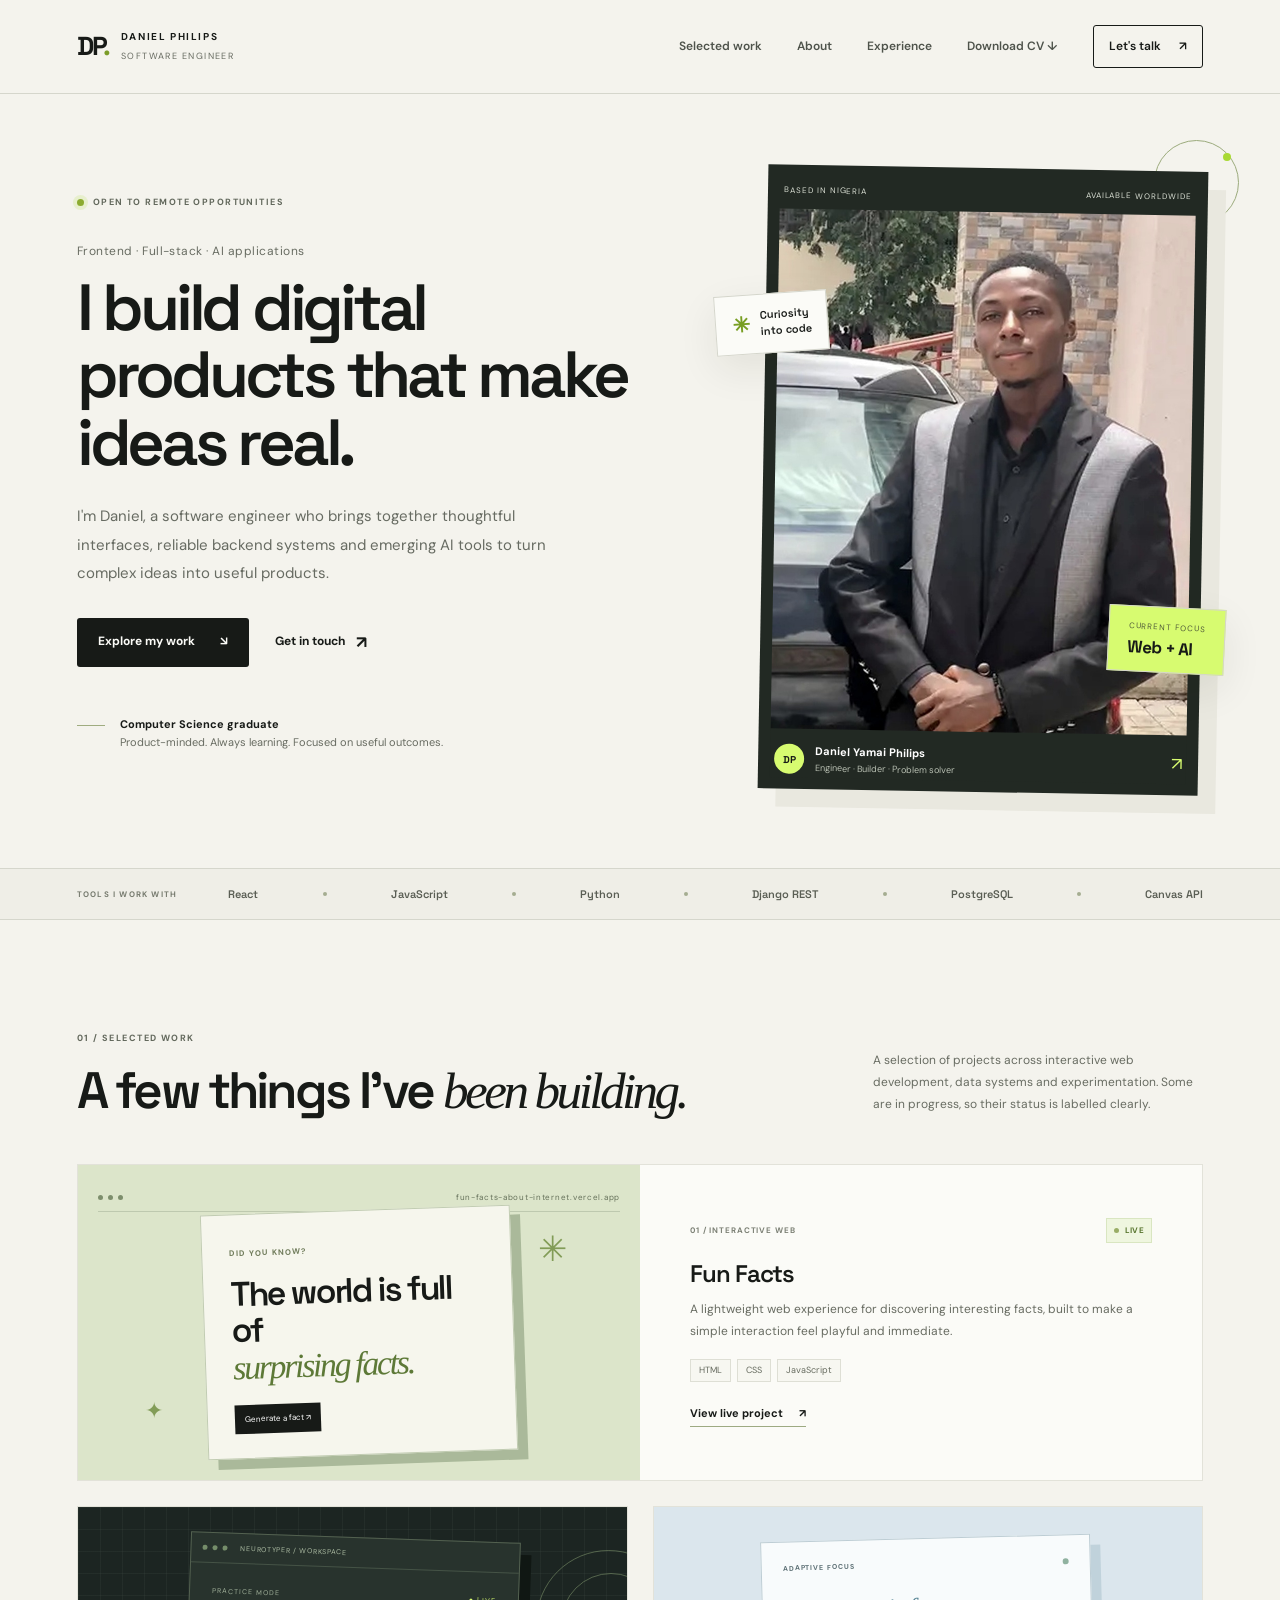
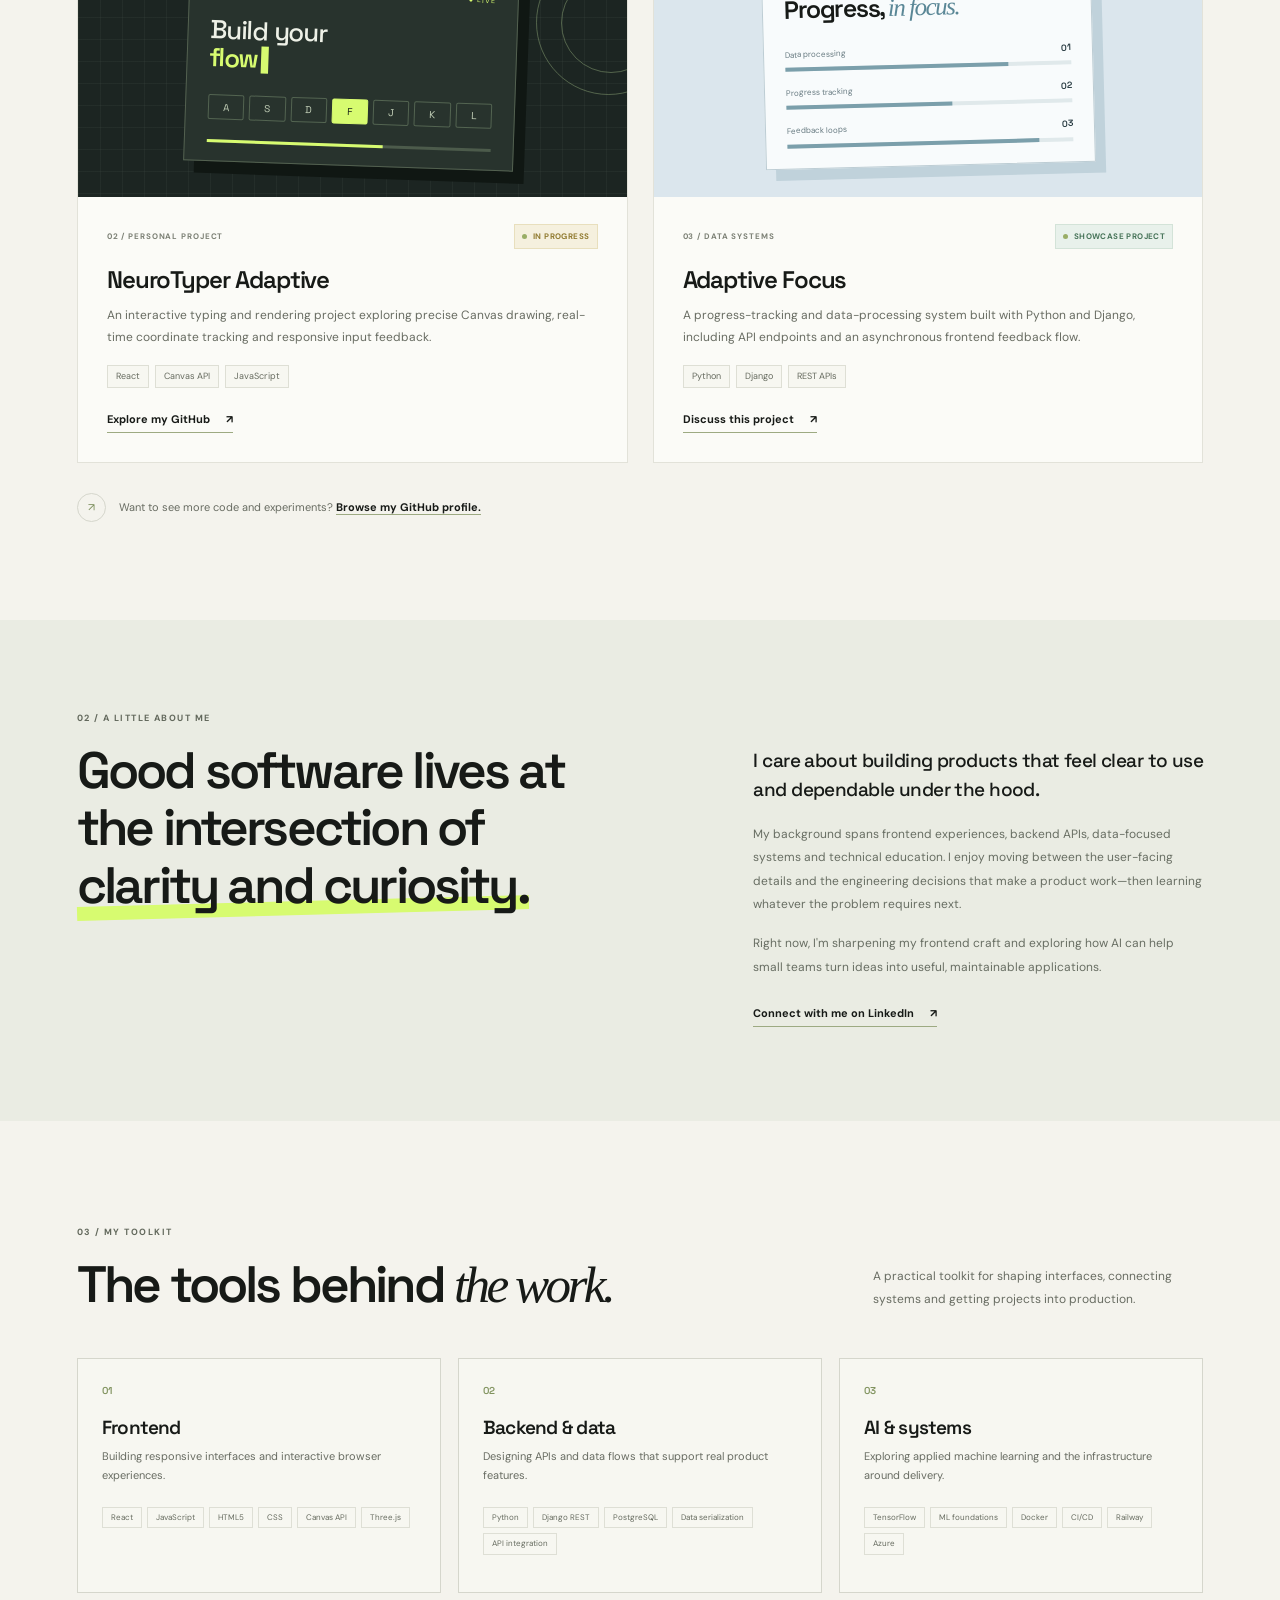
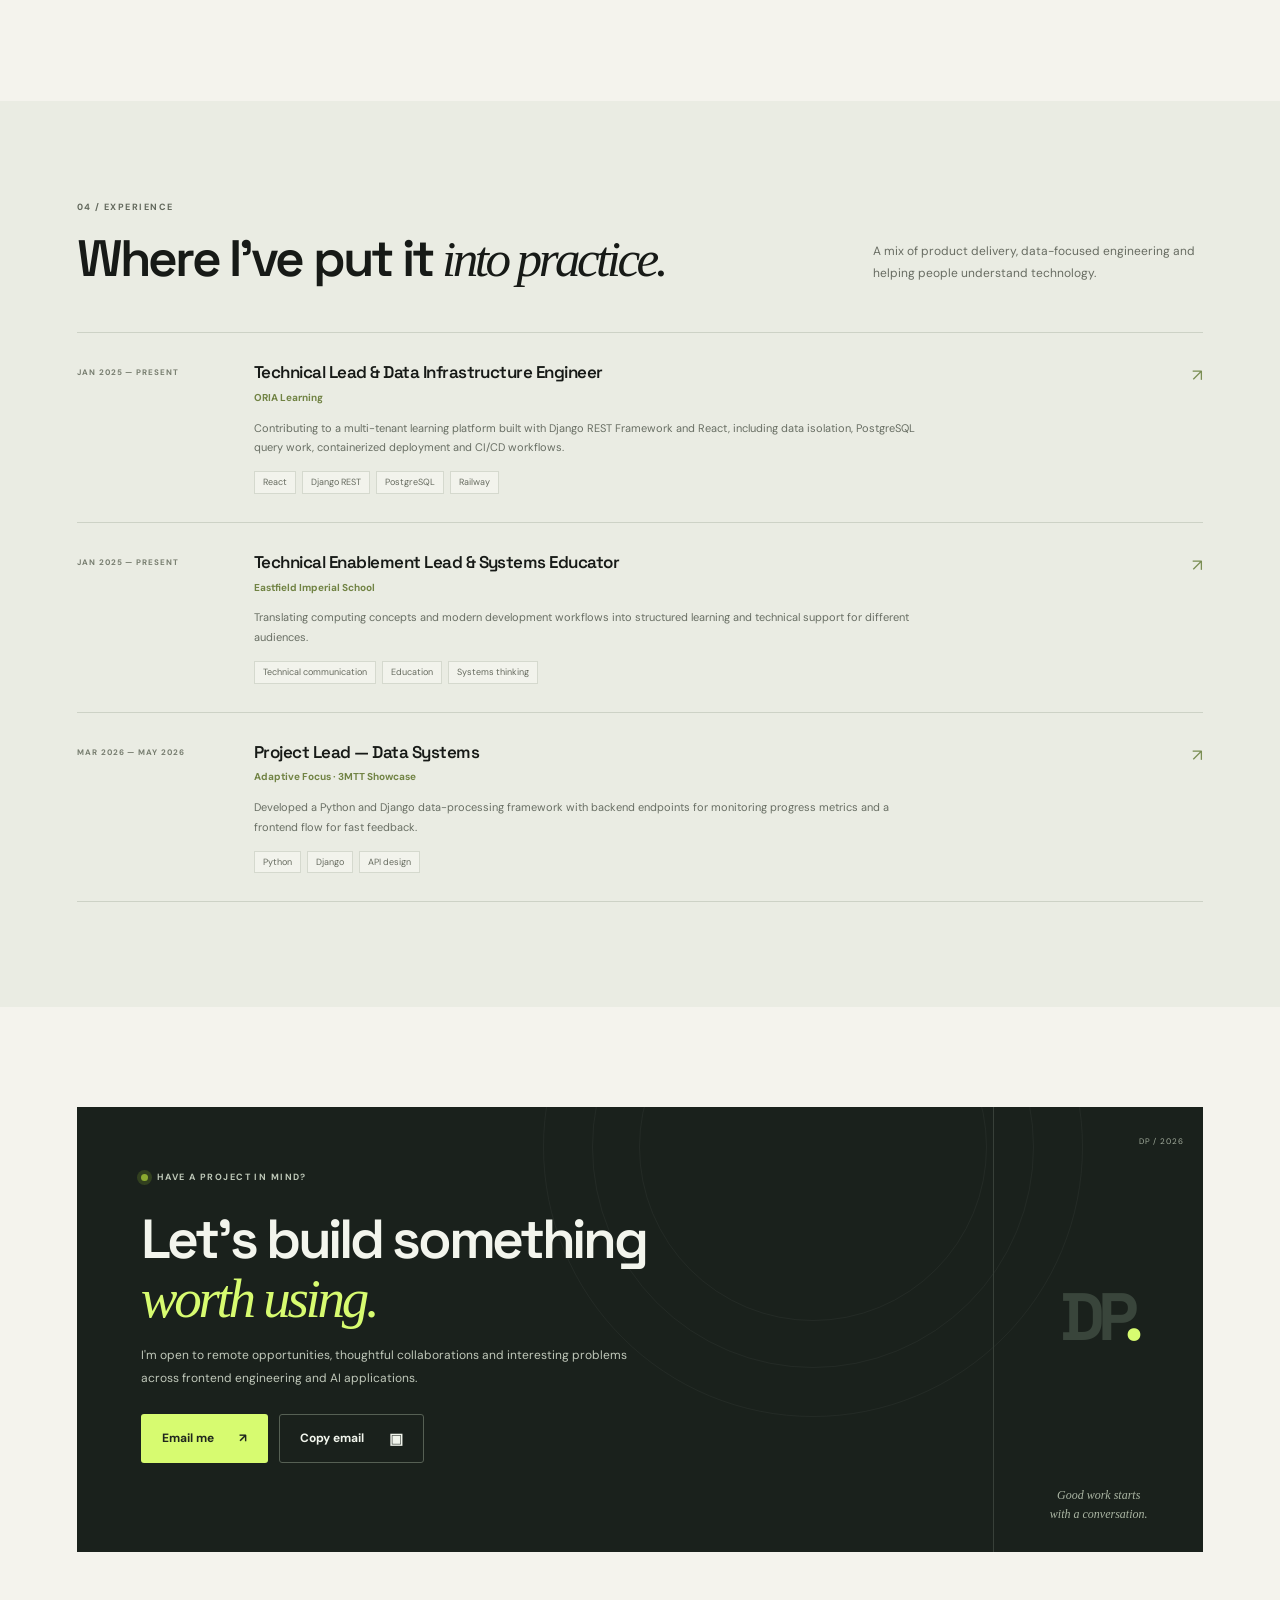
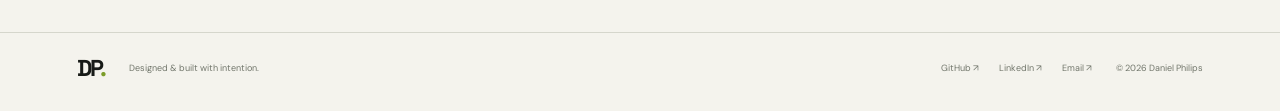
==== commit 189bb565: "fix: update Fun Facts project URL and browser bar label to match new deployment domain" ====
--- a/index.html
+++ b/index.html
@@ -78,11 +78,11 @@
         <div class="project-grid">
           <article class="project-card project-featured reveal">
             <div class="project-art fun-art" aria-hidden="true">
-              <div class="browser-bar"><span></span><span></span><span></span><small>fun-facts.app</small></div>
+              <div class="browser-bar"><span></span><span></span><span></span><small>fun-facts-about-internet.vercel.app</small></div>
               <div class="fun-art-content"><span class="mini-overline">DID YOU KNOW?</span><strong>The world is full of<br><em>surprising facts.</em></strong><span class="fun-pill">Generate a fact ↗</span></div>
               <div class="fun-spark spark-a">✳</div><div class="fun-spark spark-b">✦</div>
             </div>
-            <div class="project-info"><div class="project-meta"><span>01 / INTERACTIVE WEB</span><span class="status-tag status-live"><i></i> LIVE</span></div><h3>Fun Facts</h3><p>A lightweight web experience for discovering interesting facts, built to make a simple interaction feel playful and immediate.</p><div class="tag-row"><span>HTML</span><span>CSS</span><span>JavaScript</span></div><a class="project-link" href="https://fun-facts-zeta.vercel.app/" target="_blank" rel="noreferrer">View live project <span aria-hidden="true">↗</span></a></div>
+            <div class="project-info"><div class="project-meta"><span>01 / INTERACTIVE WEB</span><span class="status-tag status-live"><i></i> LIVE</span></div><h3>Fun Facts</h3><p>A lightweight web experience for discovering interesting facts, built to make a simple interaction feel playful and immediate.</p><div class="tag-row"><span>HTML</span><span>CSS</span><span>JavaScript</span></div><a class="project-link" href="https://fun-facts-about-internet.vercel.app/" target="_blank" rel="noreferrer">View live project <span aria-hidden="true">↗</span></a></div>
           </article>
 
           <article class="project-card reveal">
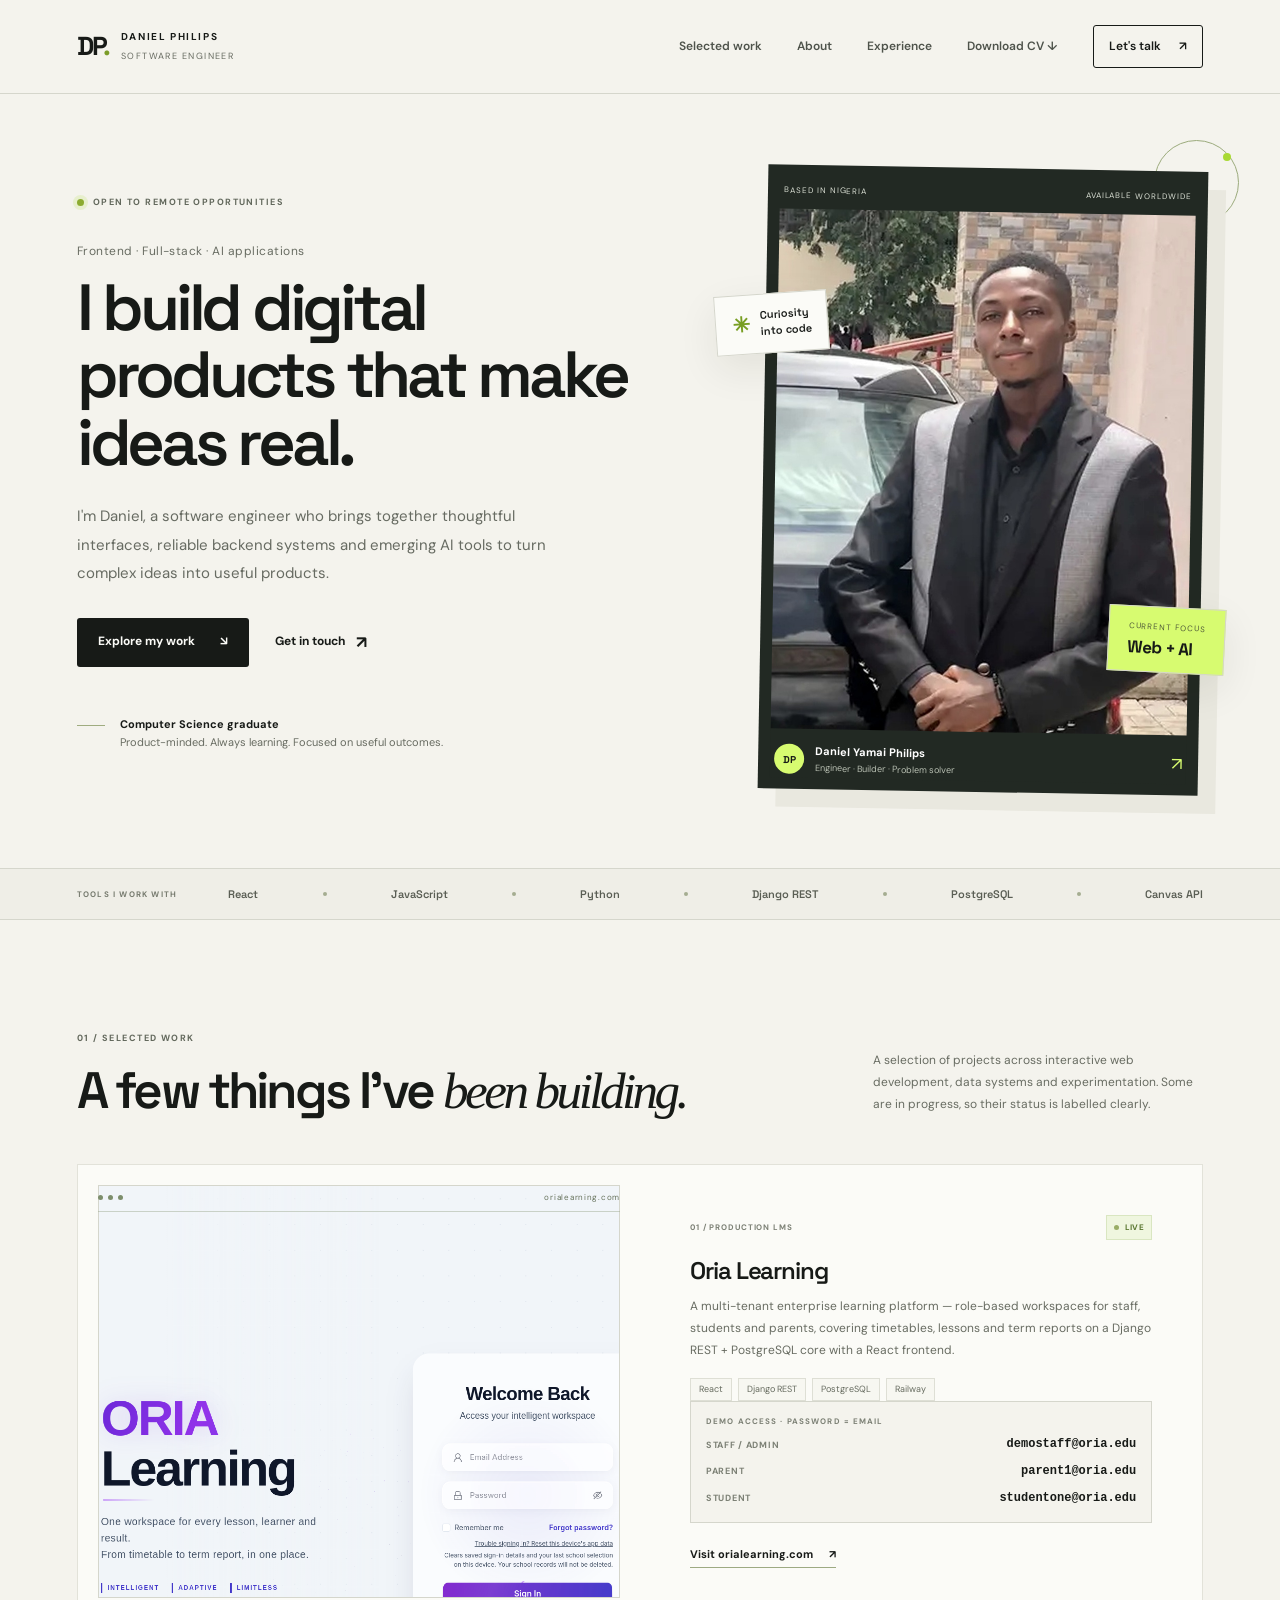
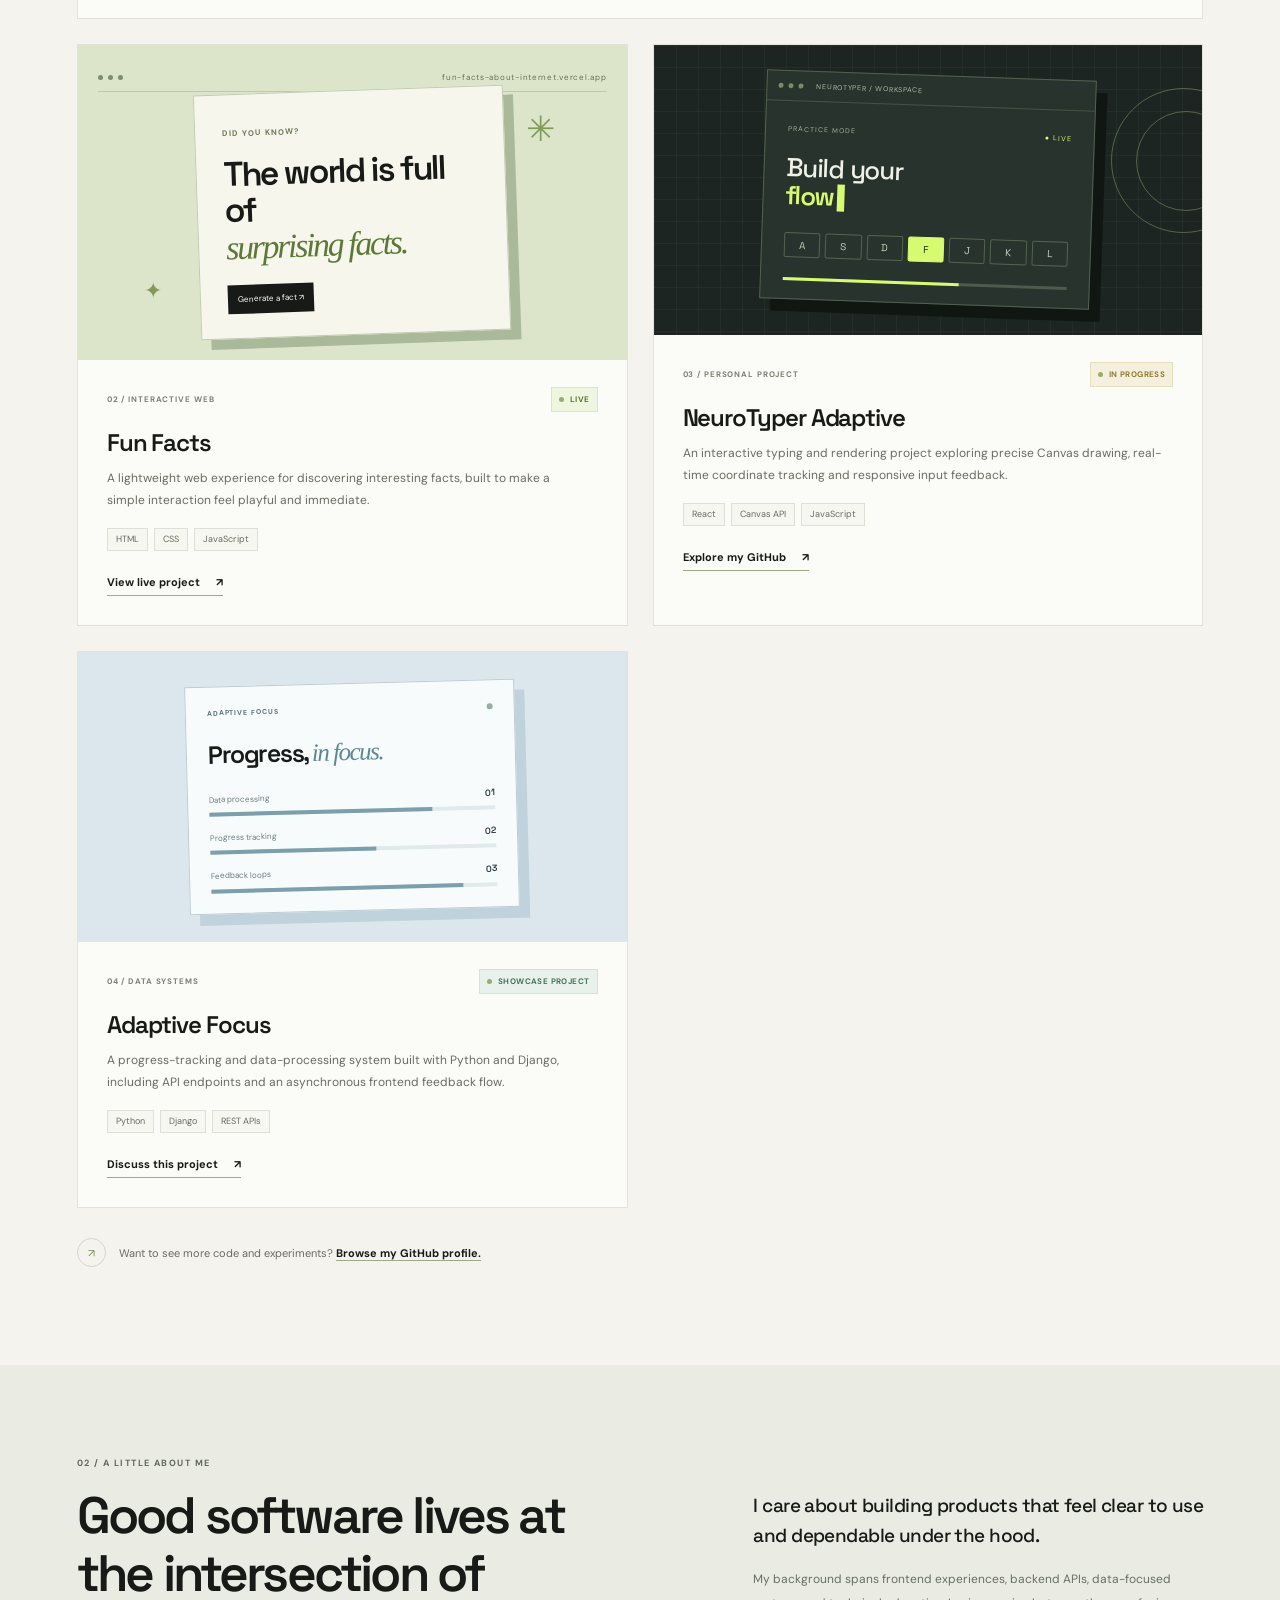
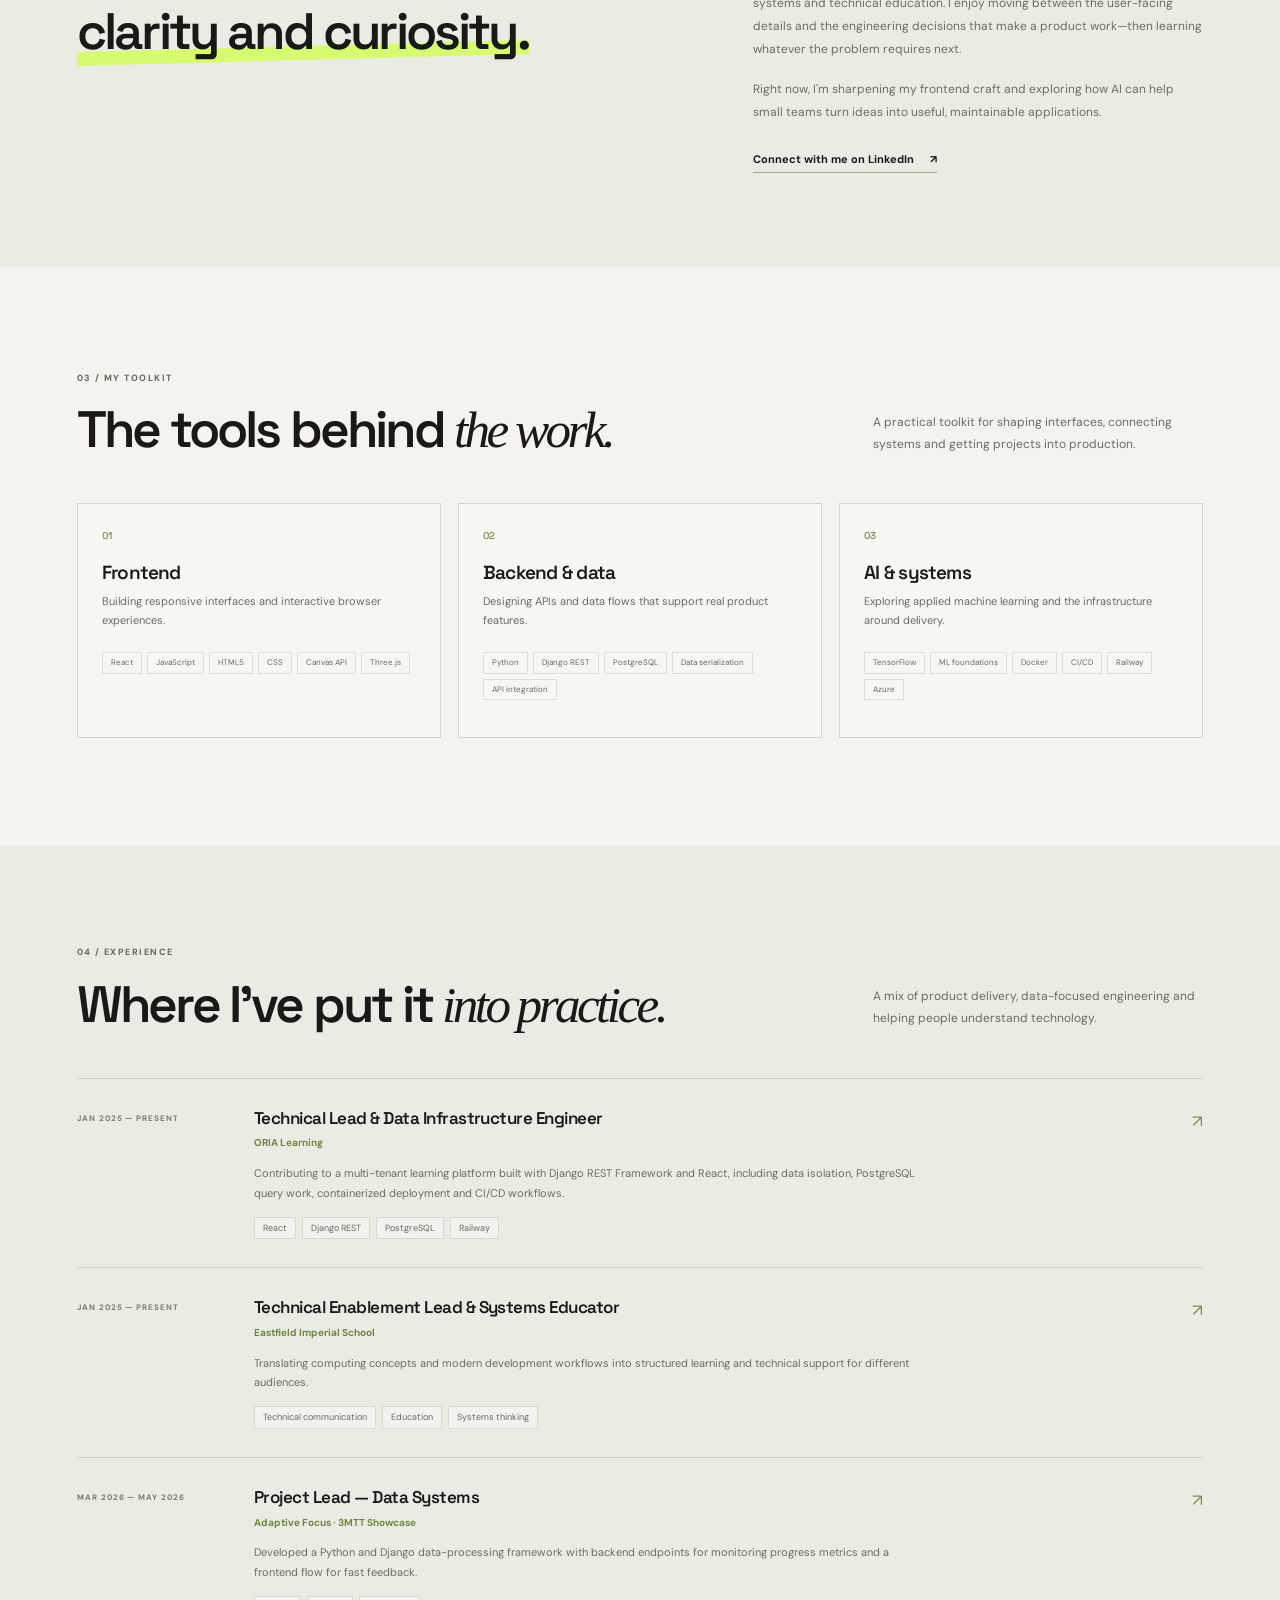
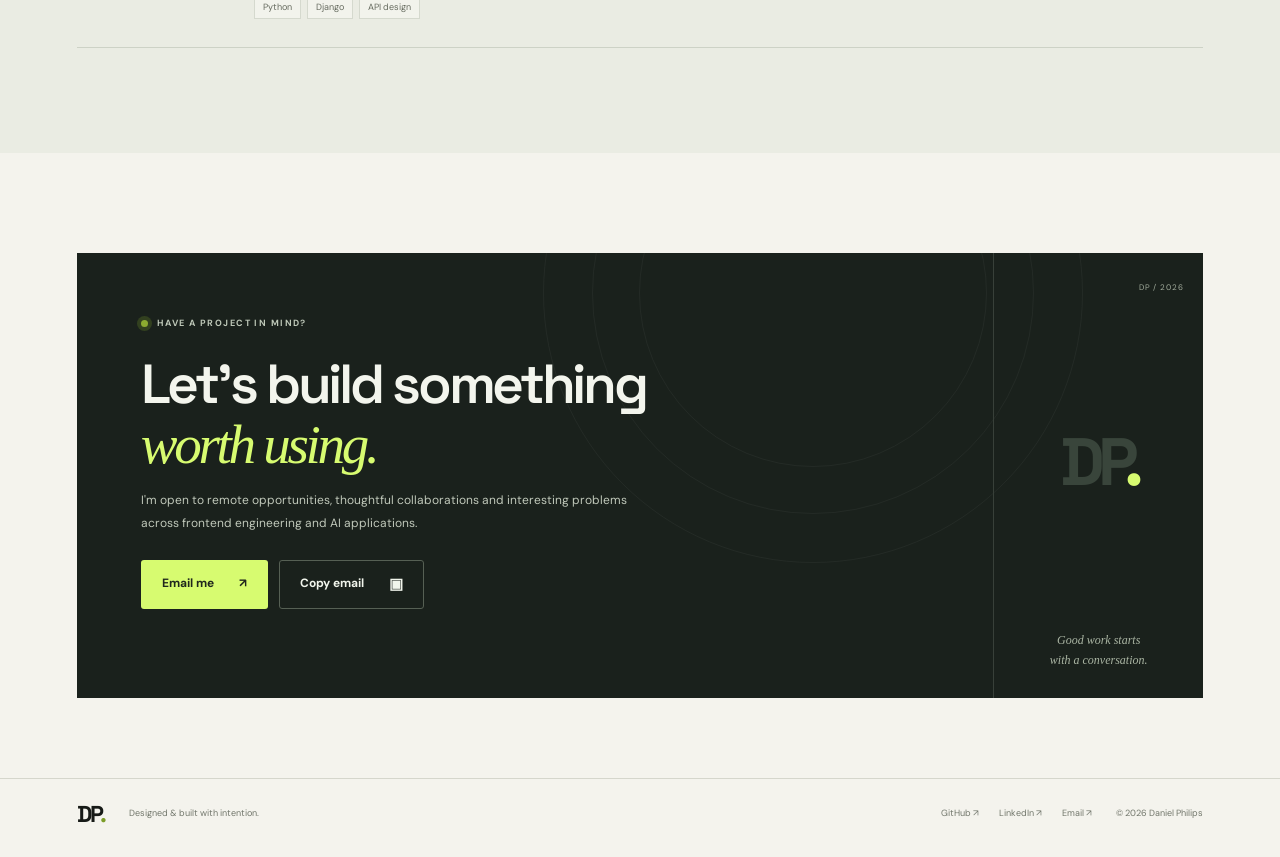
==== commit 0767a2e5: "feat: add Oria Learning featured project to portfolio and update styles" ====
--- a/index.html
+++ b/index.html
@@ -77,12 +77,20 @@
 
         <div class="project-grid">
           <article class="project-card project-featured reveal">
+            <div class="project-art oria-art">
+              <div class="browser-bar"><span></span><span></span><span></span><small>orialearning.com</small></div>
+              <img src="assets/oria-cover.jpg" alt="Oria Learning sign-in screen" loading="lazy">
+            </div>
+            <div class="project-info"><div class="project-meta"><span>01 / PRODUCTION LMS</span><span class="status-tag status-live"><i></i> LIVE</span></div><h3>Oria Learning</h3><p>A multi-tenant enterprise learning platform — role-based workspaces for staff, students and parents, covering timetables, lessons and term reports on a Django REST + PostgreSQL core with a React frontend.</p><div class="tag-row"><span>React</span><span>Django REST</span><span>PostgreSQL</span><span>Railway</span></div><div class="demo-creds"><span class="demo-title">DEMO ACCESS · PASSWORD = EMAIL</span><div class="demo-row"><span>Staff / Admin</span><b>demostaff@oria.edu</b></div><div class="demo-row"><span>Parent</span><b>parent1@oria.edu</b></div><div class="demo-row"><span>Student</span><b>studentone@oria.edu</b></div></div><a class="project-link" href="https://orialearning.com" target="_blank" rel="noreferrer">Visit orialearning.com <span aria-hidden="true">↗</span></a></div>
+          </article>
+
+          <article class="project-card reveal">
             <div class="project-art fun-art" aria-hidden="true">
               <div class="browser-bar"><span></span><span></span><span></span><small>fun-facts-about-internet.vercel.app</small></div>
               <div class="fun-art-content"><span class="mini-overline">DID YOU KNOW?</span><strong>The world is full of<br><em>surprising facts.</em></strong><span class="fun-pill">Generate a fact ↗</span></div>
               <div class="fun-spark spark-a">✳</div><div class="fun-spark spark-b">✦</div>
             </div>
-            <div class="project-info"><div class="project-meta"><span>01 / INTERACTIVE WEB</span><span class="status-tag status-live"><i></i> LIVE</span></div><h3>Fun Facts</h3><p>A lightweight web experience for discovering interesting facts, built to make a simple interaction feel playful and immediate.</p><div class="tag-row"><span>HTML</span><span>CSS</span><span>JavaScript</span></div><a class="project-link" href="https://fun-facts-about-internet.vercel.app/" target="_blank" rel="noreferrer">View live project <span aria-hidden="true">↗</span></a></div>
+            <div class="project-info"><div class="project-meta"><span>02 / INTERACTIVE WEB</span><span class="status-tag status-live"><i></i> LIVE</span></div><h3>Fun Facts</h3><p>A lightweight web experience for discovering interesting facts, built to make a simple interaction feel playful and immediate.</p><div class="tag-row"><span>HTML</span><span>CSS</span><span>JavaScript</span></div><a class="project-link" href="https://fun-facts-about-internet.vercel.app/" target="_blank" rel="noreferrer">View live project <span aria-hidden="true">↗</span></a></div>
           </article>
 
           <article class="project-card reveal">
@@ -90,14 +98,14 @@
               <div class="neuro-window"><div class="window-top"><span></span><span></span><span></span><small>NEUROTYPER / WORKSPACE</small></div><div class="typing-stage"><div class="typing-label">PRACTICE MODE <span>● LIVE</span></div><div class="typing-copy">Build your<br><b>flow<span class="cursor">▍</span></b></div><div class="key-row"><span>A</span><span>S</span><span>D</span><span>F</span><span>J</span><span>K</span><span>L</span></div><div class="stage-line"><span></span></div></div></div>
               <span class="art-orbit orbit-a"></span><span class="art-orbit orbit-b"></span>
             </div>
-            <div class="project-info"><div class="project-meta"><span>02 / PERSONAL PROJECT</span><span class="status-tag status-build"><i></i> IN PROGRESS</span></div><h3>NeuroTyper Adaptive</h3><p>An interactive typing and rendering project exploring precise Canvas drawing, real-time coordinate tracking and responsive input feedback.</p><div class="tag-row"><span>React</span><span>Canvas API</span><span>JavaScript</span></div><a class="project-link" href="https://github.com/Rexangels" target="_blank" rel="noreferrer">Explore my GitHub <span aria-hidden="true">↗</span></a></div>
+            <div class="project-info"><div class="project-meta"><span>03 / PERSONAL PROJECT</span><span class="status-tag status-build"><i></i> IN PROGRESS</span></div><h3>NeuroTyper Adaptive</h3><p>An interactive typing and rendering project exploring precise Canvas drawing, real-time coordinate tracking and responsive input feedback.</p><div class="tag-row"><span>React</span><span>Canvas API</span><span>JavaScript</span></div><a class="project-link" href="https://github.com/Rexangels" target="_blank" rel="noreferrer">Explore my GitHub <span aria-hidden="true">↗</span></a></div>
           </article>
 
           <article class="project-card reveal">
             <div class="project-art focus-art" aria-hidden="true">
               <div class="focus-panel"><div class="focus-head"><span>ADAPTIVE FOCUS</span><span class="focus-dot"></span></div><div class="focus-number">Progress, <em>in focus.</em></div><div class="progress-item"><span>Data processing</span><b>01</b><div class="progress-track"><i style="width:78%"></i></div></div><div class="progress-item"><span>Progress tracking</span><b>02</b><div class="progress-track"><i style="width:58%"></i></div></div><div class="progress-item"><span>Feedback loops</span><b>03</b><div class="progress-track"><i style="width:88%"></i></div></div></div>
             </div>
-            <div class="project-info"><div class="project-meta"><span>03 / DATA SYSTEMS</span><span class="status-tag status-done"><i></i> SHOWCASE PROJECT</span></div><h3>Adaptive Focus</h3><p>A progress-tracking and data-processing system built with Python and Django, including API endpoints and an asynchronous frontend feedback flow.</p><div class="tag-row"><span>Python</span><span>Django</span><span>REST APIs</span></div><a class="project-link" href="mailto:danielyamaip112@gmail.com?subject=Adaptive%20Focus%20project%20discussion">Discuss this project <span aria-hidden="true">↗</span></a></div>
+            <div class="project-info"><div class="project-meta"><span>04 / DATA SYSTEMS</span><span class="status-tag status-done"><i></i> SHOWCASE PROJECT</span></div><h3>Adaptive Focus</h3><p>A progress-tracking and data-processing system built with Python and Django, including API endpoints and an asynchronous frontend feedback flow.</p><div class="tag-row"><span>Python</span><span>Django</span><span>REST APIs</span></div><a class="project-link" href="mailto:danielyamaip112@gmail.com?subject=Adaptive%20Focus%20project%20discussion">Discuss this project <span aria-hidden="true">↗</span></a></div>
           </article>
         </div>
         <div class="work-footnote reveal"><span class="footnote-mark">↗</span><p>Want to see more code and experiments? <a href="https://github.com/Rexangels" target="_blank" rel="noreferrer">Browse my GitHub profile.</a></p></div>
--- a/styles.css
+++ b/styles.css
@@ -5,3 +5,5 @@
 @media(max-width:760px){.site-header{height:76px}.menu-toggle{display:flex;background:transparent;border:0;width:42px;height:42px;flex-direction:column;justify-content:center;align-items:center;gap:6px;cursor:pointer}.menu-toggle span{width:22px;height:1.5px;background:var(--ink);transition:transform .2s}.menu-toggle[aria-expanded="true"] span:first-child{transform:translateY(3.75px) rotate(45deg)}.menu-toggle[aria-expanded="true"] span:last-child{transform:translateY(-3.75px) rotate(-45deg)}.primary-nav{position:absolute;top:75px;left:0;right:0;background:var(--paper);padding:18px 24px 25px;display:none;flex-direction:column;align-items:stretch;gap:0;border-bottom:1px solid var(--line);box-shadow:0 20px 25px #1d241511}.primary-nav.is-open{display:flex}.primary-nav>a{padding:14px 0;border-bottom:1px solid var(--line)}.primary-nav .nav-contact{border:0;border-bottom:0;padding:14px 0}.nav-contact span{float:right}.hero{grid-template-columns:1fr;gap:45px;padding-top:55px;padding-bottom:62px}.hero-copy{max-width:620px}.hero h1{font-size:clamp(47px,10vw,70px)}.hero-summary{font-size:14px}.hero-visual{width:min(88%,390px);justify-self:center;margin:0 auto}.note-one{left:-26px}.note-two{right:-25px}.tech-strip{align-items:flex-start;flex-direction:column;gap:13px;padding-top:20px;padding-bottom:20px}.tech-list{justify-content:flex-start;gap:12px 16px}.work-section,.skills-section{padding-top:75px;padding-bottom:75px}.section-heading{flex-direction:column;gap:18px;margin-bottom:30px}.section-heading h2,.about-intro h2{font-size:clamp(35px,8vw,47px)}.section-description{max-width:520px}.project-grid{grid-template-columns:1fr;gap:17px}.project-featured{grid-column:auto;display:flex;flex-direction:column}.project-featured .project-info{padding:26px 25px 29px}.project-art{min-height:265px}.project-info{padding:25px}.about-section{grid-template-columns:1fr;gap:8px;padding-top:75px;padding-bottom:75px}.about-body{padding-top:10px}.skills-grid{grid-template-columns:1fr;gap:12px}.skill-card{min-height:auto;padding:23px}.skill-card p{min-height:0}.experience-section{padding-top:75px;padding-bottom:75px}.experience-row{grid-template-columns:1fr 20px;gap:5px 15px;padding:24px 0}.experience-date{grid-column:1;grid-row:1}.experience-main{grid-column:1;grid-row:2}.experience-arrow{grid-column:2;grid-row:1}.contact-section{padding-top:65px;padding-bottom:55px}.contact-card{grid-template-columns:1fr}.contact-content{padding:35px 27px}.contact-content h2{font-size:clamp(39px,9vw,53px)}.contact-side{display:none}.site-footer{display:grid;grid-template-columns:auto 1fr;gap:9px 16px;padding-top:19px}.site-footer>p{justify-self:end;text-align:right}.footer-links{grid-column:1/-1;grid-row:2;margin:7px 0 0;gap:18px}.copyright{grid-column:1/-1;grid-row:3}.reveal{transform:translateY(10px)}}
 @media(max-width:420px){.brand-copy strong{font-size:9px}.brand-copy small{font-size:8px}.hero h1{font-size:44px}.hero-kicker{margin-top:26px}.hero-actions{gap:18px}.button{gap:13px;padding:0 14px}.button-text{padding:0}.portrait-frame{padding:9px}.portrait-topline{font-size:7px}.note-one{left:-17px;padding:10px}.note-two{right:-12px;padding:10px 12px}.project-art{min-height:235px;padding:17px}.project-info{padding:22px}.project-meta{font-size:7px}.status-tag{font-size:7px}.contact-actions{gap:8px}.footer-links{gap:12px}}
 @media(prefers-reduced-motion:reduce){html{scroll-behavior:auto}*,*::before,*::after{animation-duration:.01ms!important;animation-iteration-count:1!important;transition-duration:.01ms!important}.reveal{opacity:1;transform:none}}
+.oria-art{padding:20px}.oria-art img{width:100%;height:100%;min-height:230px;object-fit:cover;object-position:top;border:1px solid var(--line)}.demo-creds{width:100%;margin-top:auto;border:1px solid var(--line);background:var(--paper);padding:13px 15px;display:flex;flex-direction:column;gap:7px}.demo-creds .demo-title{font-size:8px;font-weight:700;letter-spacing:.14em;color:#7c8075}.demo-row{display:flex;justify-content:space-between;align-items:center;gap:12px}.demo-row span{color:#7c8075;font-size:9px;font-weight:700;letter-spacing:.08em;text-transform:uppercase}.demo-row b{font-family:Consolas,'Courier New',monospace;font-size:12px;font-weight:600;color:var(--ink);word-break:break-all}
+@media(max-width:420px){.demo-row{flex-direction:column;align-items:flex-start;gap:2px}}
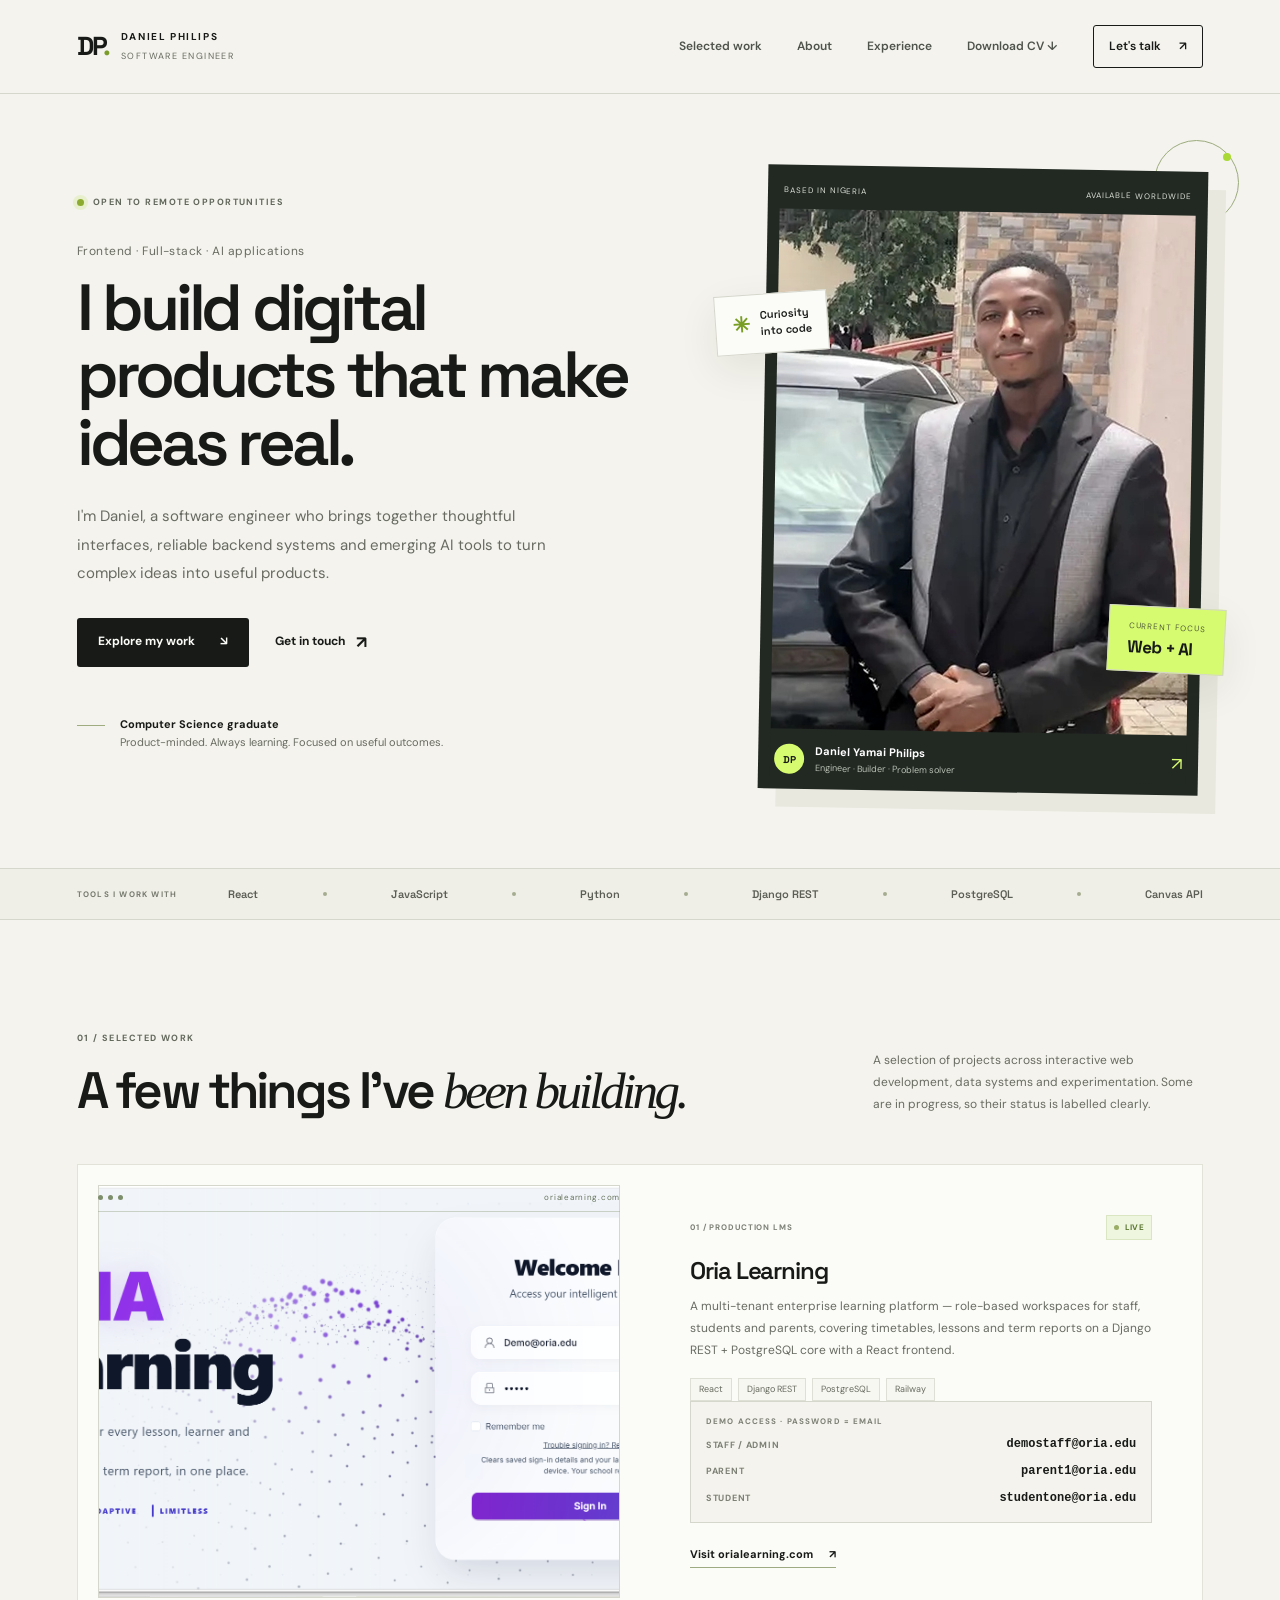
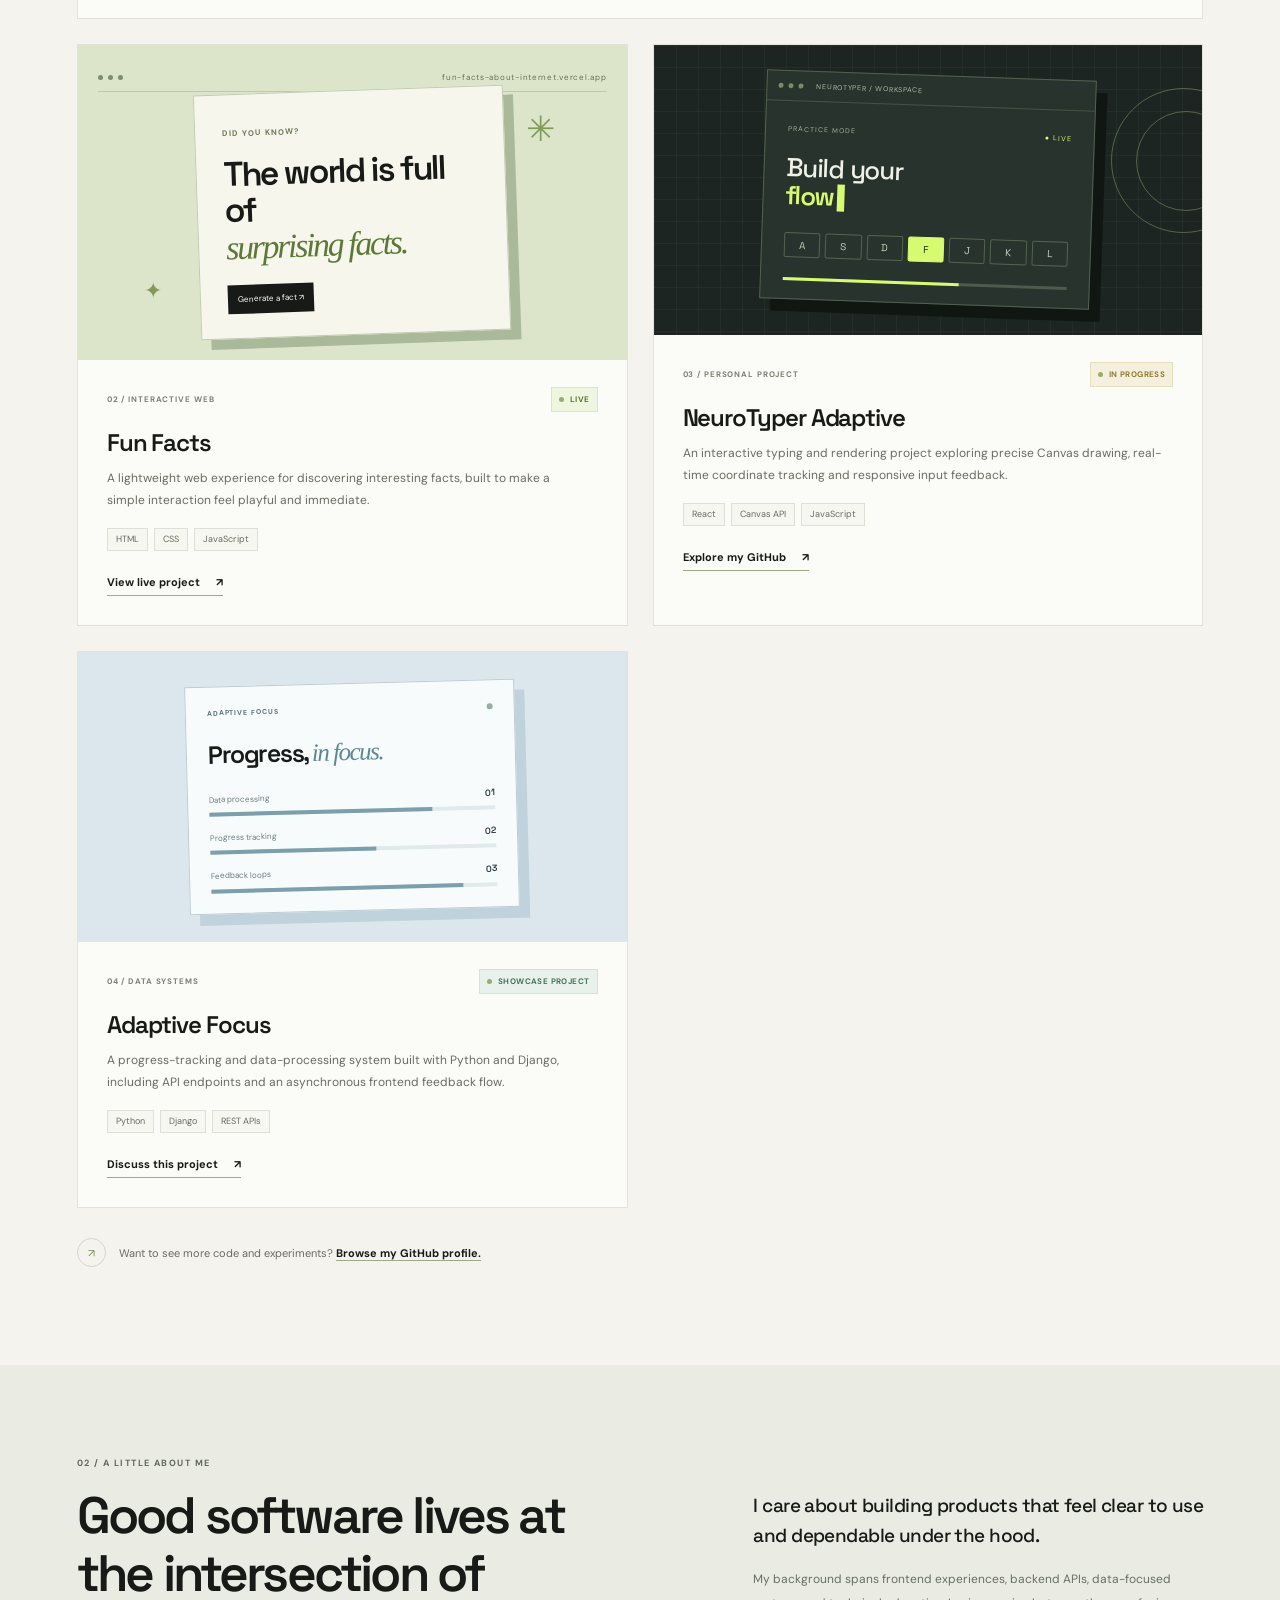
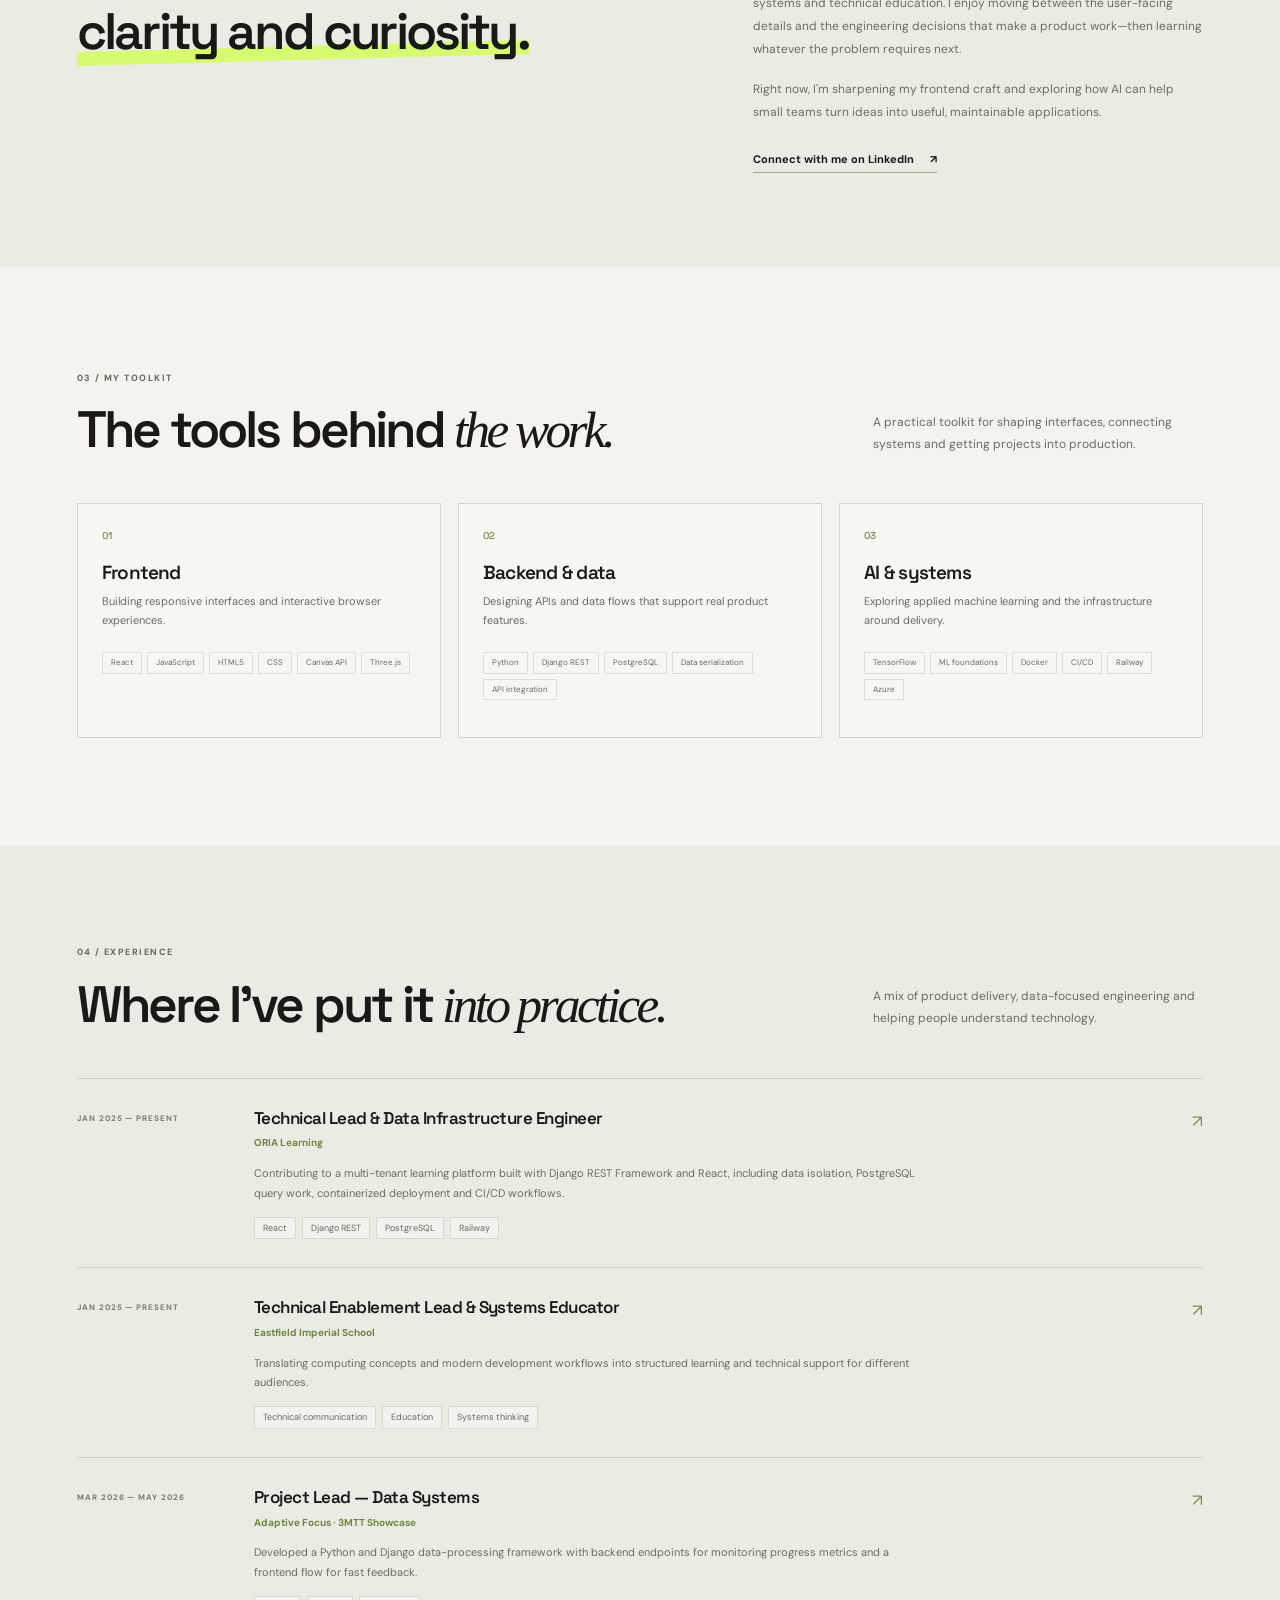
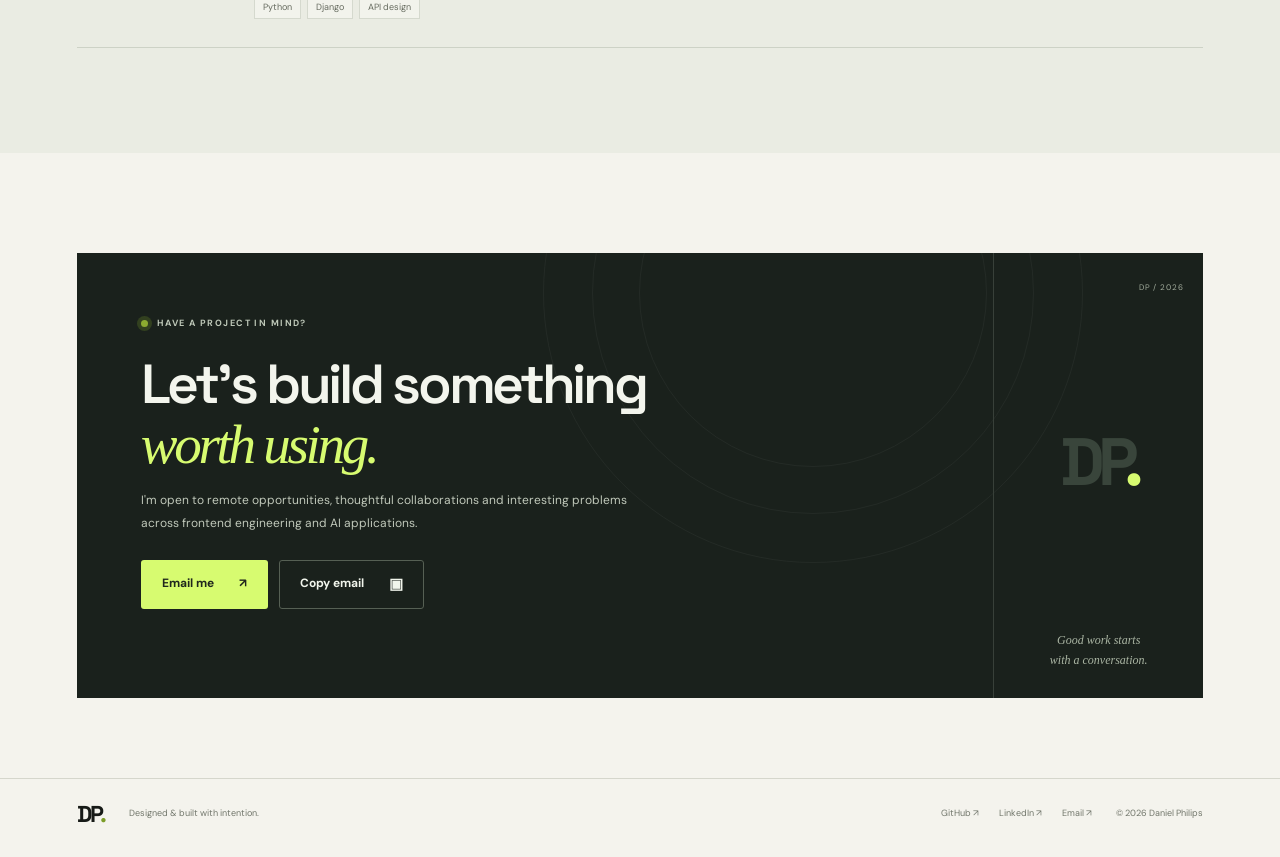
==== commit 1d6732b0: "feat: update Oria project cover image asset to PNG format and add source file" ====
--- a/index.html
+++ b/index.html
@@ -79,7 +79,7 @@
           <article class="project-card project-featured reveal">
             <div class="project-art oria-art">
               <div class="browser-bar"><span></span><span></span><span></span><small>orialearning.com</small></div>
-              <img src="assets/oria-cover.jpg" alt="Oria Learning sign-in screen" loading="lazy">
+              <img src="assets/oria-cover.png" alt="Oria Learning sign-in screen" loading="lazy">
             </div>
             <div class="project-info"><div class="project-meta"><span>01 / PRODUCTION LMS</span><span class="status-tag status-live"><i></i> LIVE</span></div><h3>Oria Learning</h3><p>A multi-tenant enterprise learning platform — role-based workspaces for staff, students and parents, covering timetables, lessons and term reports on a Django REST + PostgreSQL core with a React frontend.</p><div class="tag-row"><span>React</span><span>Django REST</span><span>PostgreSQL</span><span>Railway</span></div><div class="demo-creds"><span class="demo-title">DEMO ACCESS · PASSWORD = EMAIL</span><div class="demo-row"><span>Staff / Admin</span><b>demostaff@oria.edu</b></div><div class="demo-row"><span>Parent</span><b>parent1@oria.edu</b></div><div class="demo-row"><span>Student</span><b>studentone@oria.edu</b></div></div><a class="project-link" href="https://orialearning.com" target="_blank" rel="noreferrer">Visit orialearning.com <span aria-hidden="true">↗</span></a></div>
           </article>
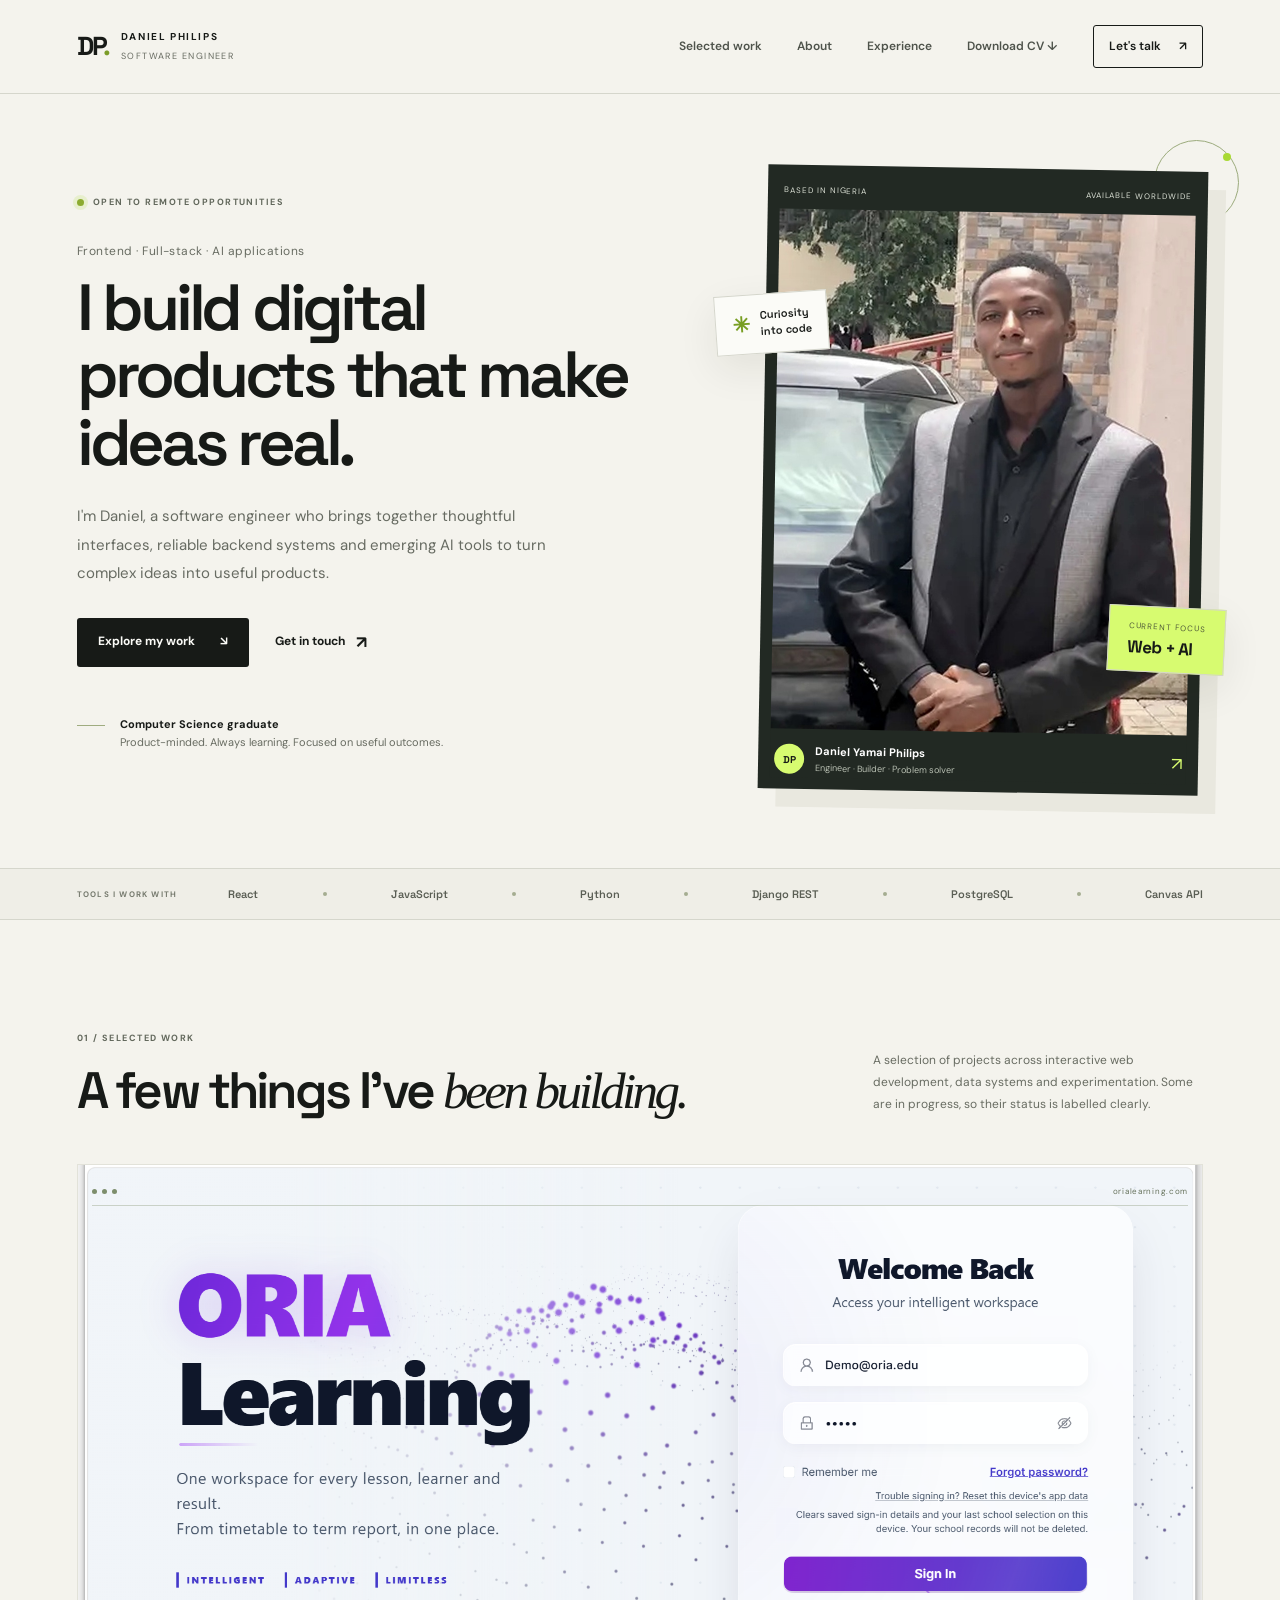
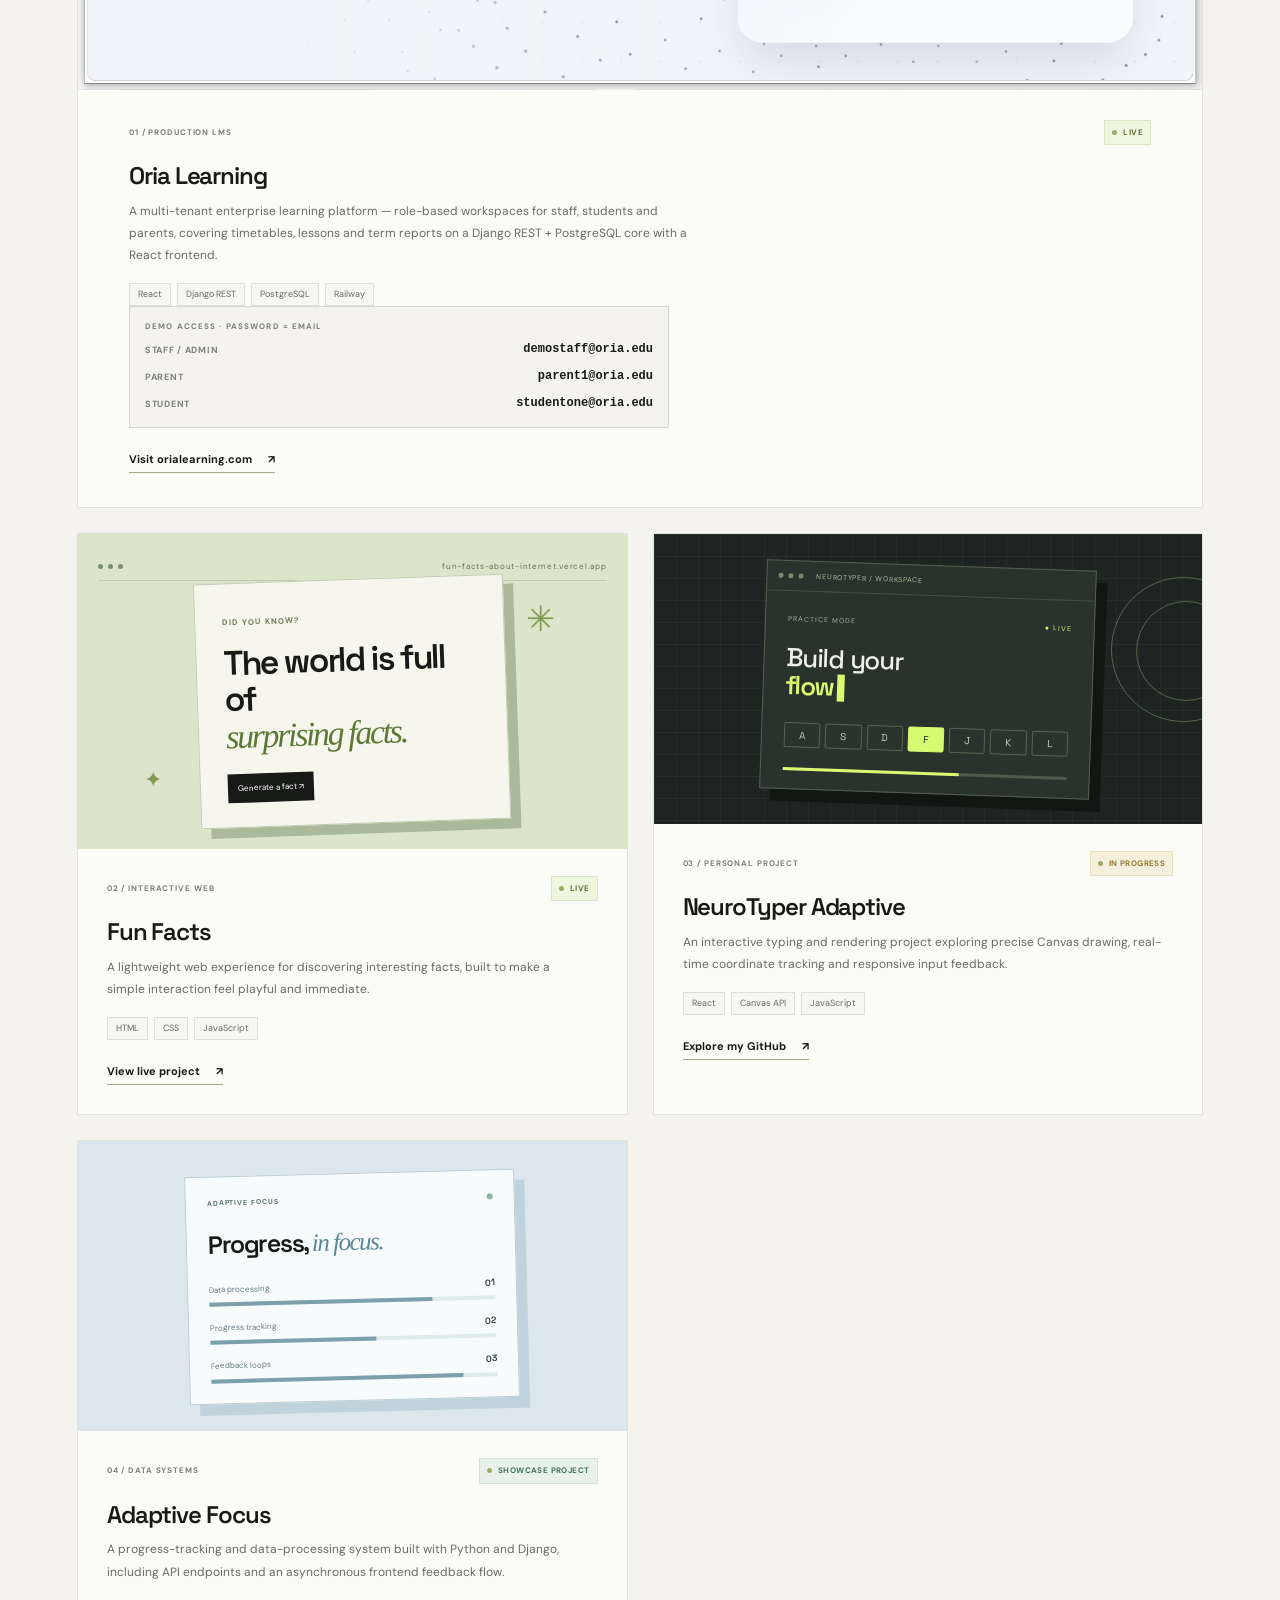
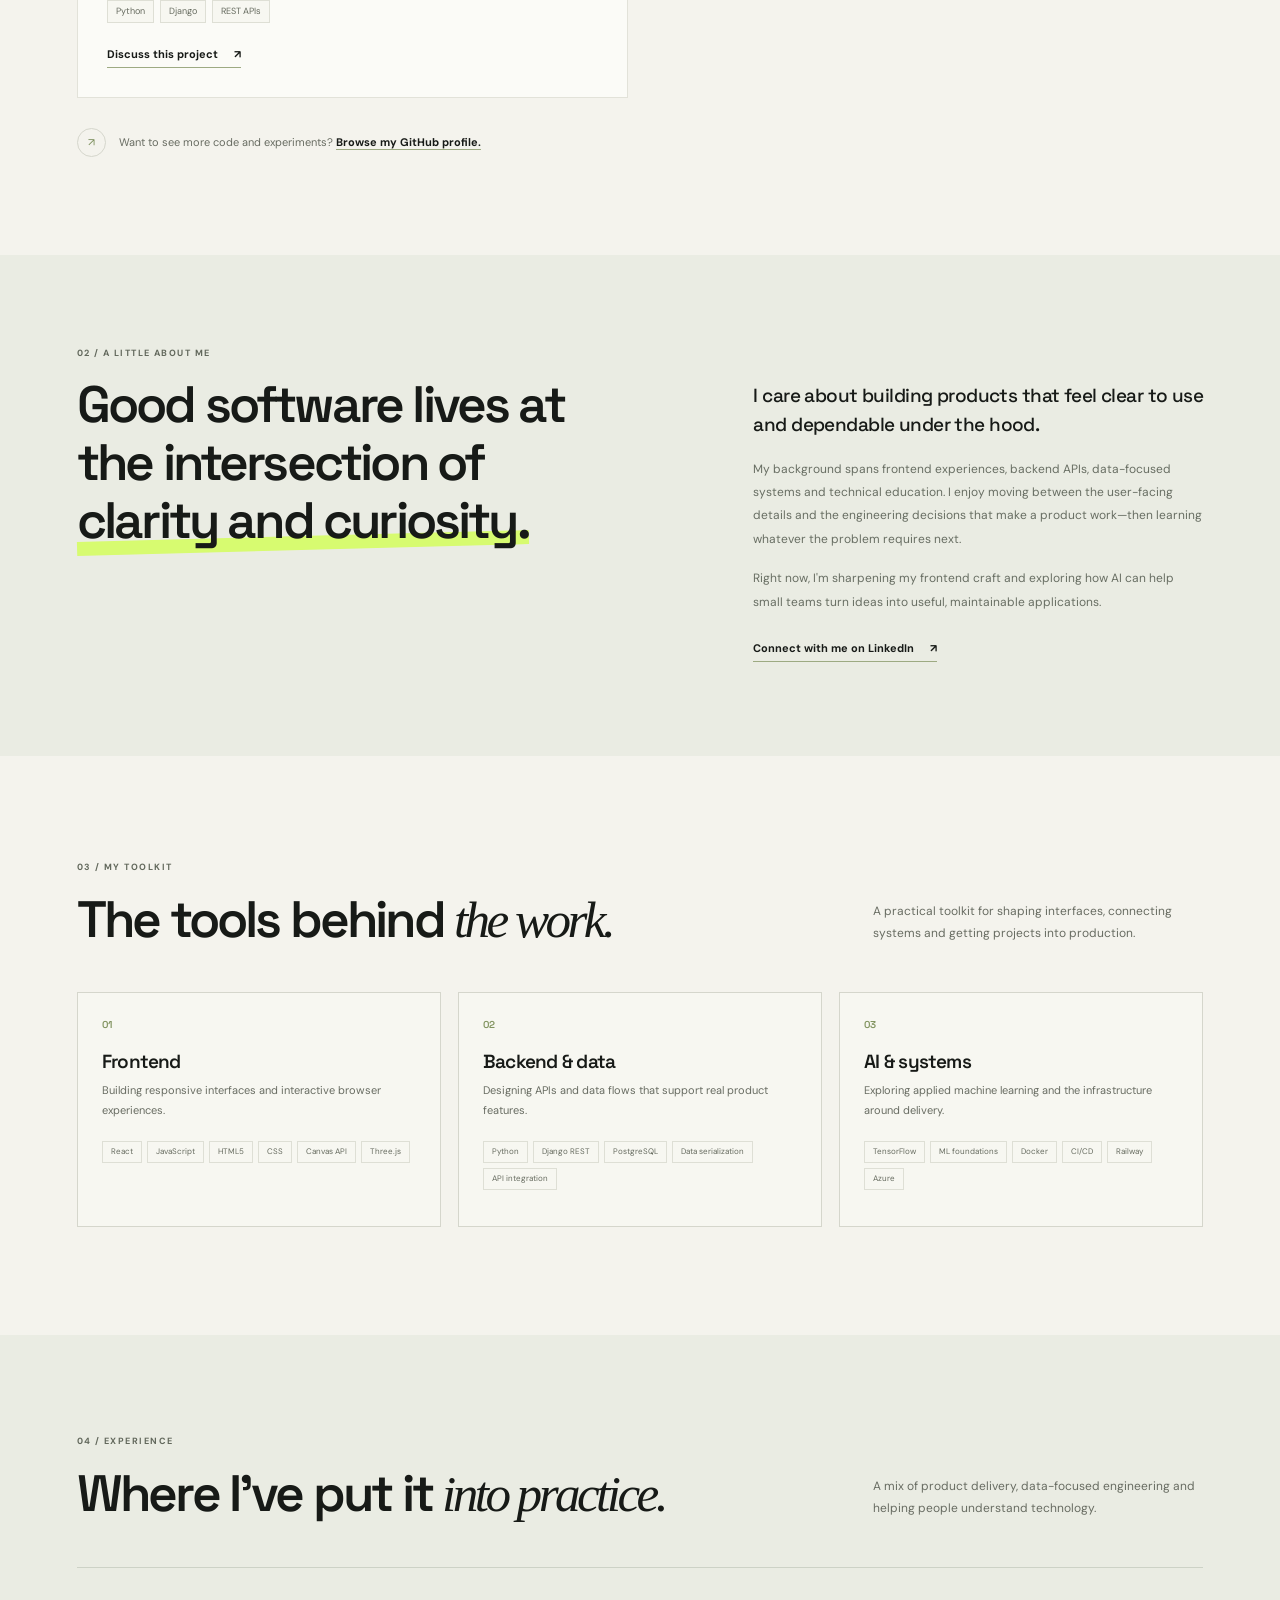
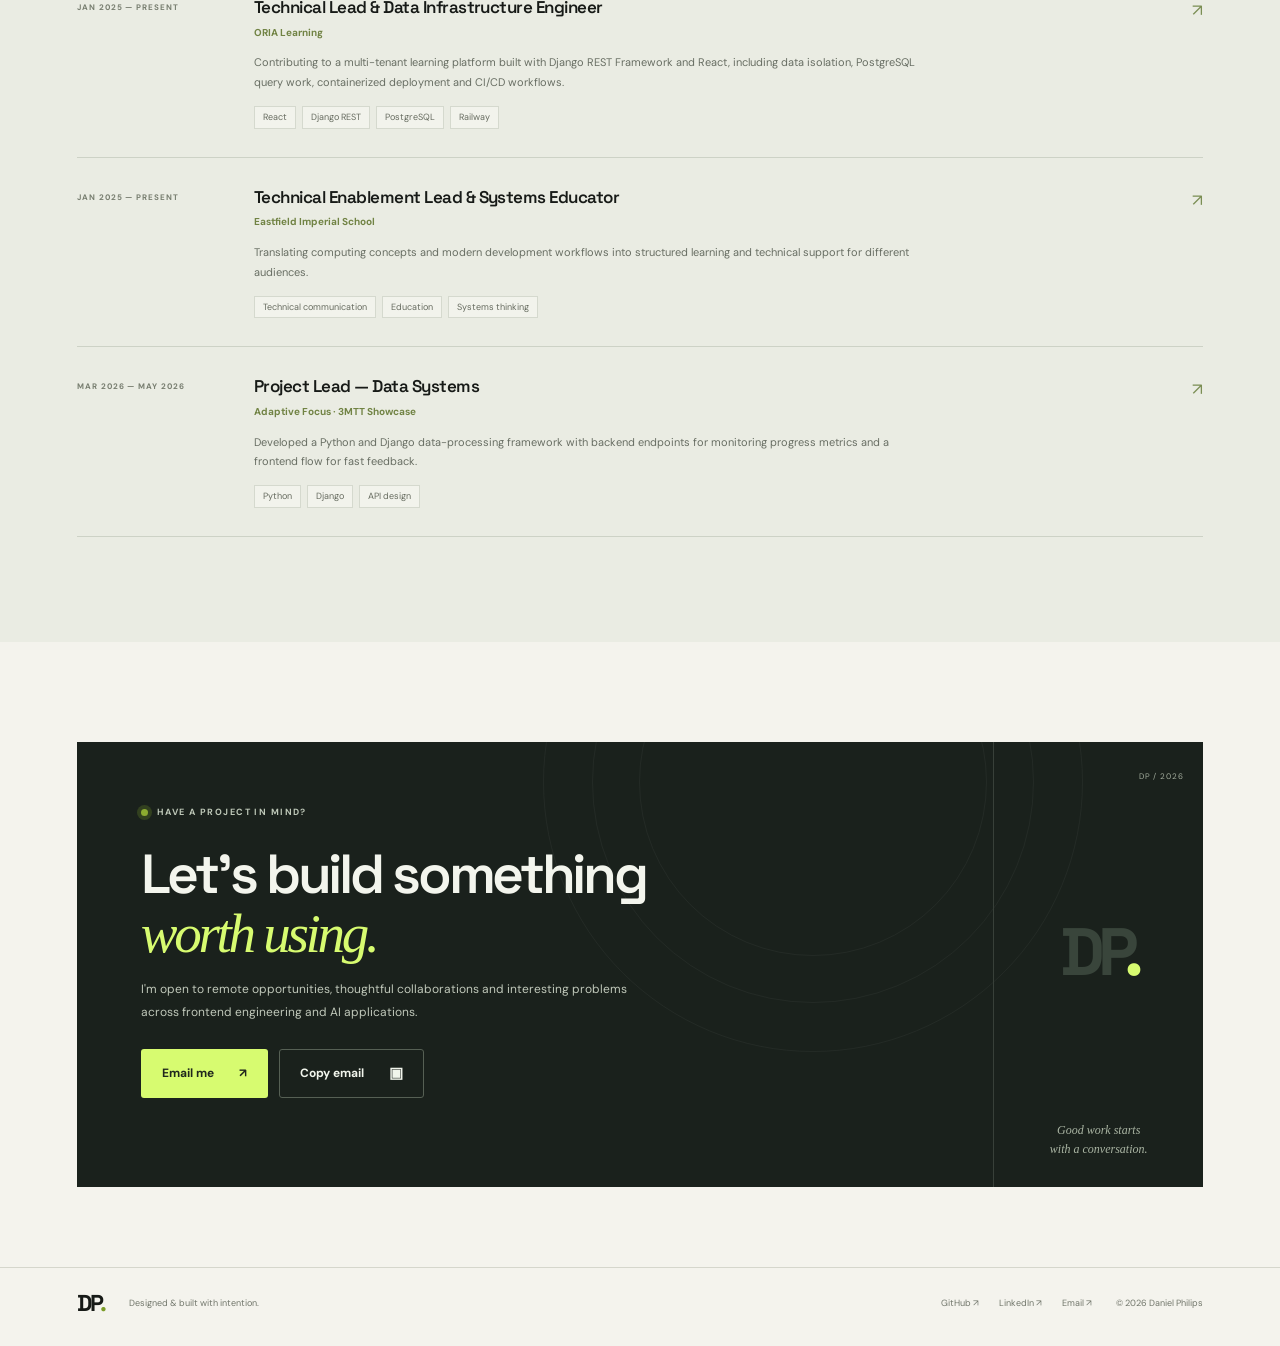
==== commit 6c64a0ef: "refactor: update project card layout and styles for wide project display" ====
--- a/index.html
+++ b/index.html
@@ -76,7 +76,7 @@
         </div>
 
         <div class="project-grid">
-          <article class="project-card project-featured reveal">
+          <article class="project-card project-wide reveal">
             <div class="project-art oria-art">
               <div class="browser-bar"><span></span><span></span><span></span><small>orialearning.com</small></div>
               <img src="assets/oria-cover.png" alt="Oria Learning sign-in screen" loading="lazy">
--- a/styles.css
+++ b/styles.css
@@ -5,5 +5,8 @@
 @media(max-width:760px){.site-header{height:76px}.menu-toggle{display:flex;background:transparent;border:0;width:42px;height:42px;flex-direction:column;justify-content:center;align-items:center;gap:6px;cursor:pointer}.menu-toggle span{width:22px;height:1.5px;background:var(--ink);transition:transform .2s}.menu-toggle[aria-expanded="true"] span:first-child{transform:translateY(3.75px) rotate(45deg)}.menu-toggle[aria-expanded="true"] span:last-child{transform:translateY(-3.75px) rotate(-45deg)}.primary-nav{position:absolute;top:75px;left:0;right:0;background:var(--paper);padding:18px 24px 25px;display:none;flex-direction:column;align-items:stretch;gap:0;border-bottom:1px solid var(--line);box-shadow:0 20px 25px #1d241511}.primary-nav.is-open{display:flex}.primary-nav>a{padding:14px 0;border-bottom:1px solid var(--line)}.primary-nav .nav-contact{border:0;border-bottom:0;padding:14px 0}.nav-contact span{float:right}.hero{grid-template-columns:1fr;gap:45px;padding-top:55px;padding-bottom:62px}.hero-copy{max-width:620px}.hero h1{font-size:clamp(47px,10vw,70px)}.hero-summary{font-size:14px}.hero-visual{width:min(88%,390px);justify-self:center;margin:0 auto}.note-one{left:-26px}.note-two{right:-25px}.tech-strip{align-items:flex-start;flex-direction:column;gap:13px;padding-top:20px;padding-bottom:20px}.tech-list{justify-content:flex-start;gap:12px 16px}.work-section,.skills-section{padding-top:75px;padding-bottom:75px}.section-heading{flex-direction:column;gap:18px;margin-bottom:30px}.section-heading h2,.about-intro h2{font-size:clamp(35px,8vw,47px)}.section-description{max-width:520px}.project-grid{grid-template-columns:1fr;gap:17px}.project-featured{grid-column:auto;display:flex;flex-direction:column}.project-featured .project-info{padding:26px 25px 29px}.project-art{min-height:265px}.project-info{padding:25px}.about-section{grid-template-columns:1fr;gap:8px;padding-top:75px;padding-bottom:75px}.about-body{padding-top:10px}.skills-grid{grid-template-columns:1fr;gap:12px}.skill-card{min-height:auto;padding:23px}.skill-card p{min-height:0}.experience-section{padding-top:75px;padding-bottom:75px}.experience-row{grid-template-columns:1fr 20px;gap:5px 15px;padding:24px 0}.experience-date{grid-column:1;grid-row:1}.experience-main{grid-column:1;grid-row:2}.experience-arrow{grid-column:2;grid-row:1}.contact-section{padding-top:65px;padding-bottom:55px}.contact-card{grid-template-columns:1fr}.contact-content{padding:35px 27px}.contact-content h2{font-size:clamp(39px,9vw,53px)}.contact-side{display:none}.site-footer{display:grid;grid-template-columns:auto 1fr;gap:9px 16px;padding-top:19px}.site-footer>p{justify-self:end;text-align:right}.footer-links{grid-column:1/-1;grid-row:2;margin:7px 0 0;gap:18px}.copyright{grid-column:1/-1;grid-row:3}.reveal{transform:translateY(10px)}}
 @media(max-width:420px){.brand-copy strong{font-size:9px}.brand-copy small{font-size:8px}.hero h1{font-size:44px}.hero-kicker{margin-top:26px}.hero-actions{gap:18px}.button{gap:13px;padding:0 14px}.button-text{padding:0}.portrait-frame{padding:9px}.portrait-topline{font-size:7px}.note-one{left:-17px;padding:10px}.note-two{right:-12px;padding:10px 12px}.project-art{min-height:235px;padding:17px}.project-info{padding:22px}.project-meta{font-size:7px}.status-tag{font-size:7px}.contact-actions{gap:8px}.footer-links{gap:12px}}
 @media(prefers-reduced-motion:reduce){html{scroll-behavior:auto}*,*::before,*::after{animation-duration:.01ms!important;animation-iteration-count:1!important;transition-duration:.01ms!important}.reveal{opacity:1;transform:none}}
-.oria-art{padding:20px}.oria-art img{width:100%;height:100%;min-height:230px;object-fit:cover;object-position:top;border:1px solid var(--line)}.demo-creds{width:100%;margin-top:auto;border:1px solid var(--line);background:var(--paper);padding:13px 15px;display:flex;flex-direction:column;gap:7px}.demo-creds .demo-title{font-size:8px;font-weight:700;letter-spacing:.14em;color:#7c8075}.demo-row{display:flex;justify-content:space-between;align-items:center;gap:12px}.demo-row span{color:#7c8075;font-size:9px;font-weight:700;letter-spacing:.08em;text-transform:uppercase}.demo-row b{font-family:Consolas,'Courier New',monospace;font-size:12px;font-weight:600;color:var(--ink);word-break:break-all}
+.demo-creds{width:100%;margin-top:auto;border:1px solid var(--line);background:var(--paper);padding:13px 15px;display:flex;flex-direction:column;gap:7px}.demo-creds .demo-title{font-size:8px;font-weight:700;letter-spacing:.14em;color:#7c8075}.demo-row{display:flex;justify-content:space-between;align-items:center;gap:12px}.demo-row span{color:#7c8075;font-size:9px;font-weight:700;letter-spacing:.08em;text-transform:uppercase}.demo-row b{font-family:Consolas,'Courier New',monospace;font-size:12px;font-weight:600;color:var(--ink);word-break:break-all}
 @media(max-width:420px){.demo-row{flex-direction:column;align-items:flex-start;gap:2px}}
+.project-wide{grid-column:span 2;display:flex;flex-direction:column}.project-wide .project-art{min-height:0;padding:0}.project-wide .project-art .browser-bar{top:13px;left:14px;right:14px;z-index:2}.project-wide .project-art img{width:100%;height:auto;display:block}.project-wide .project-info{padding:30px clamp(26px,4vw,52px) 34px}.project-wide .project-info p{max-width:70ch}.project-wide .demo-creds{max-width:540px}.oria-art{background:#f5f7fb}
+@media(max-width:760px){.project-wide{grid-column:auto}}
+
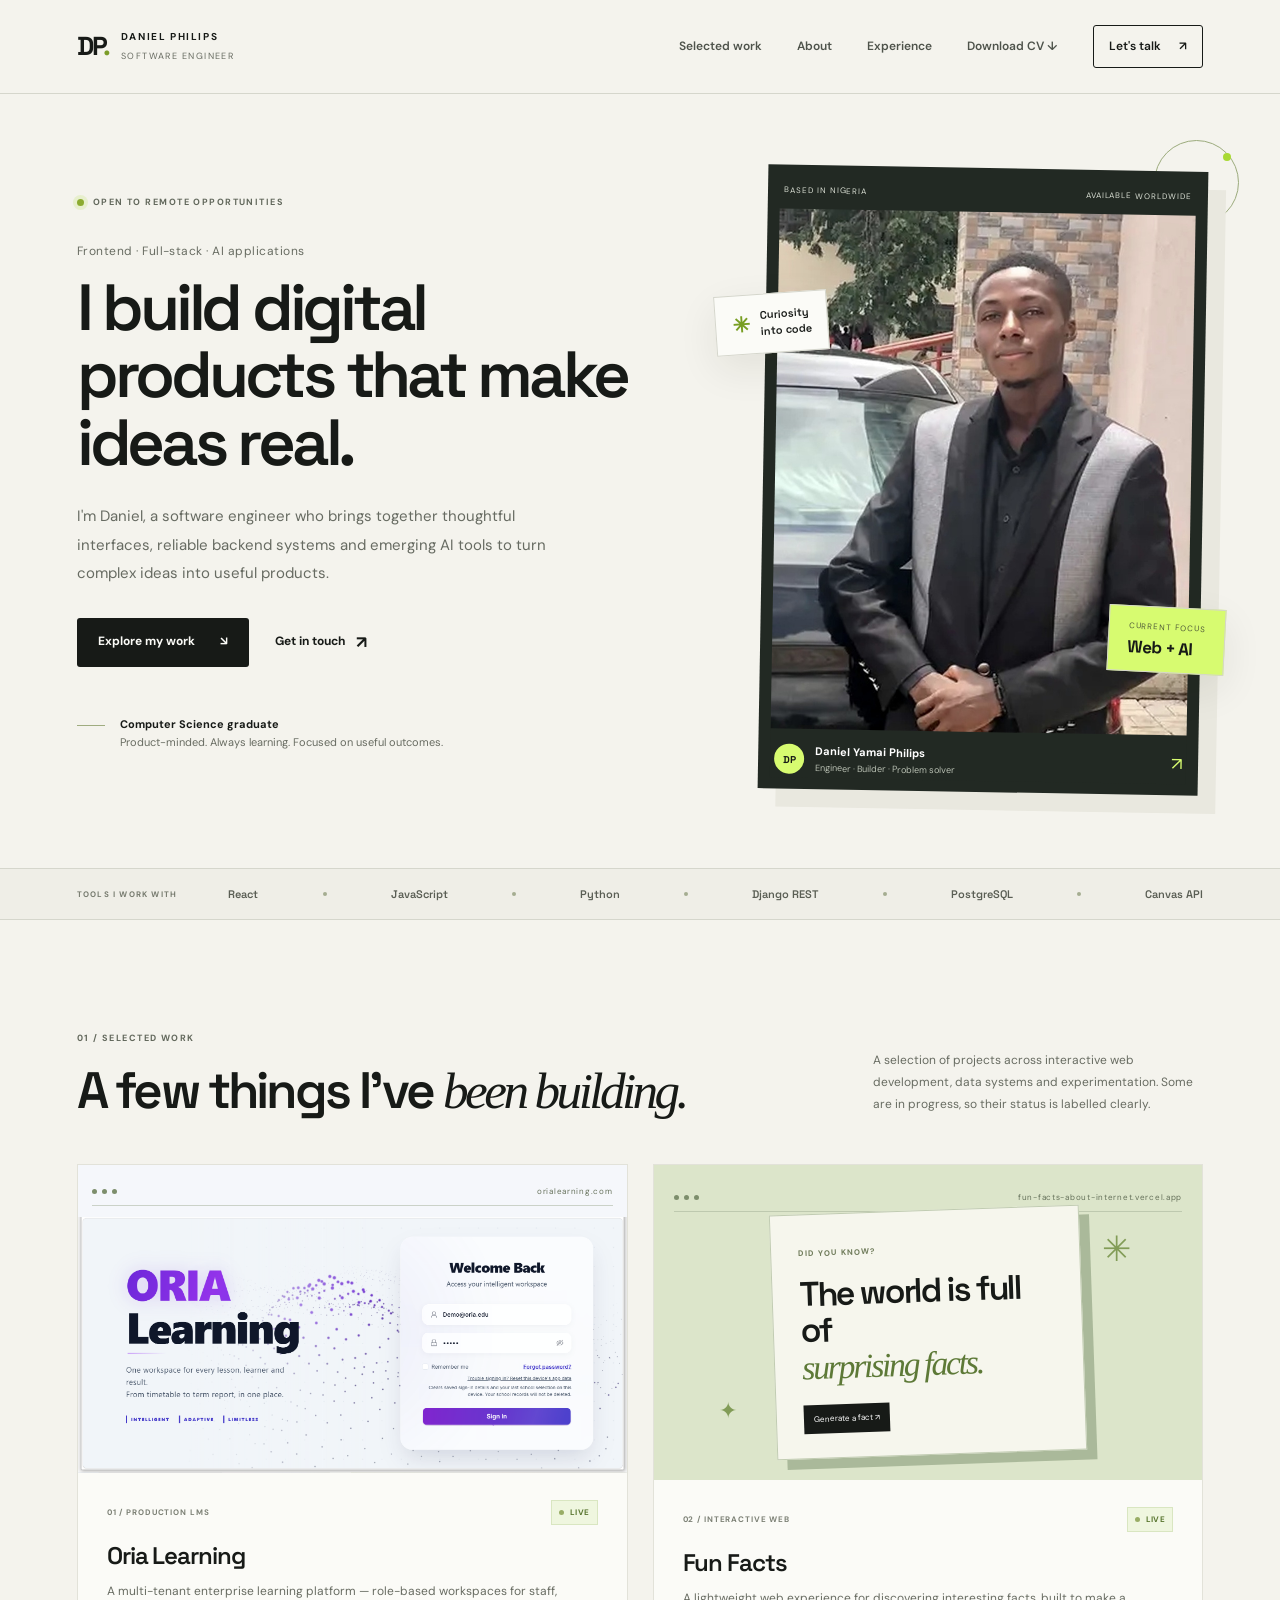
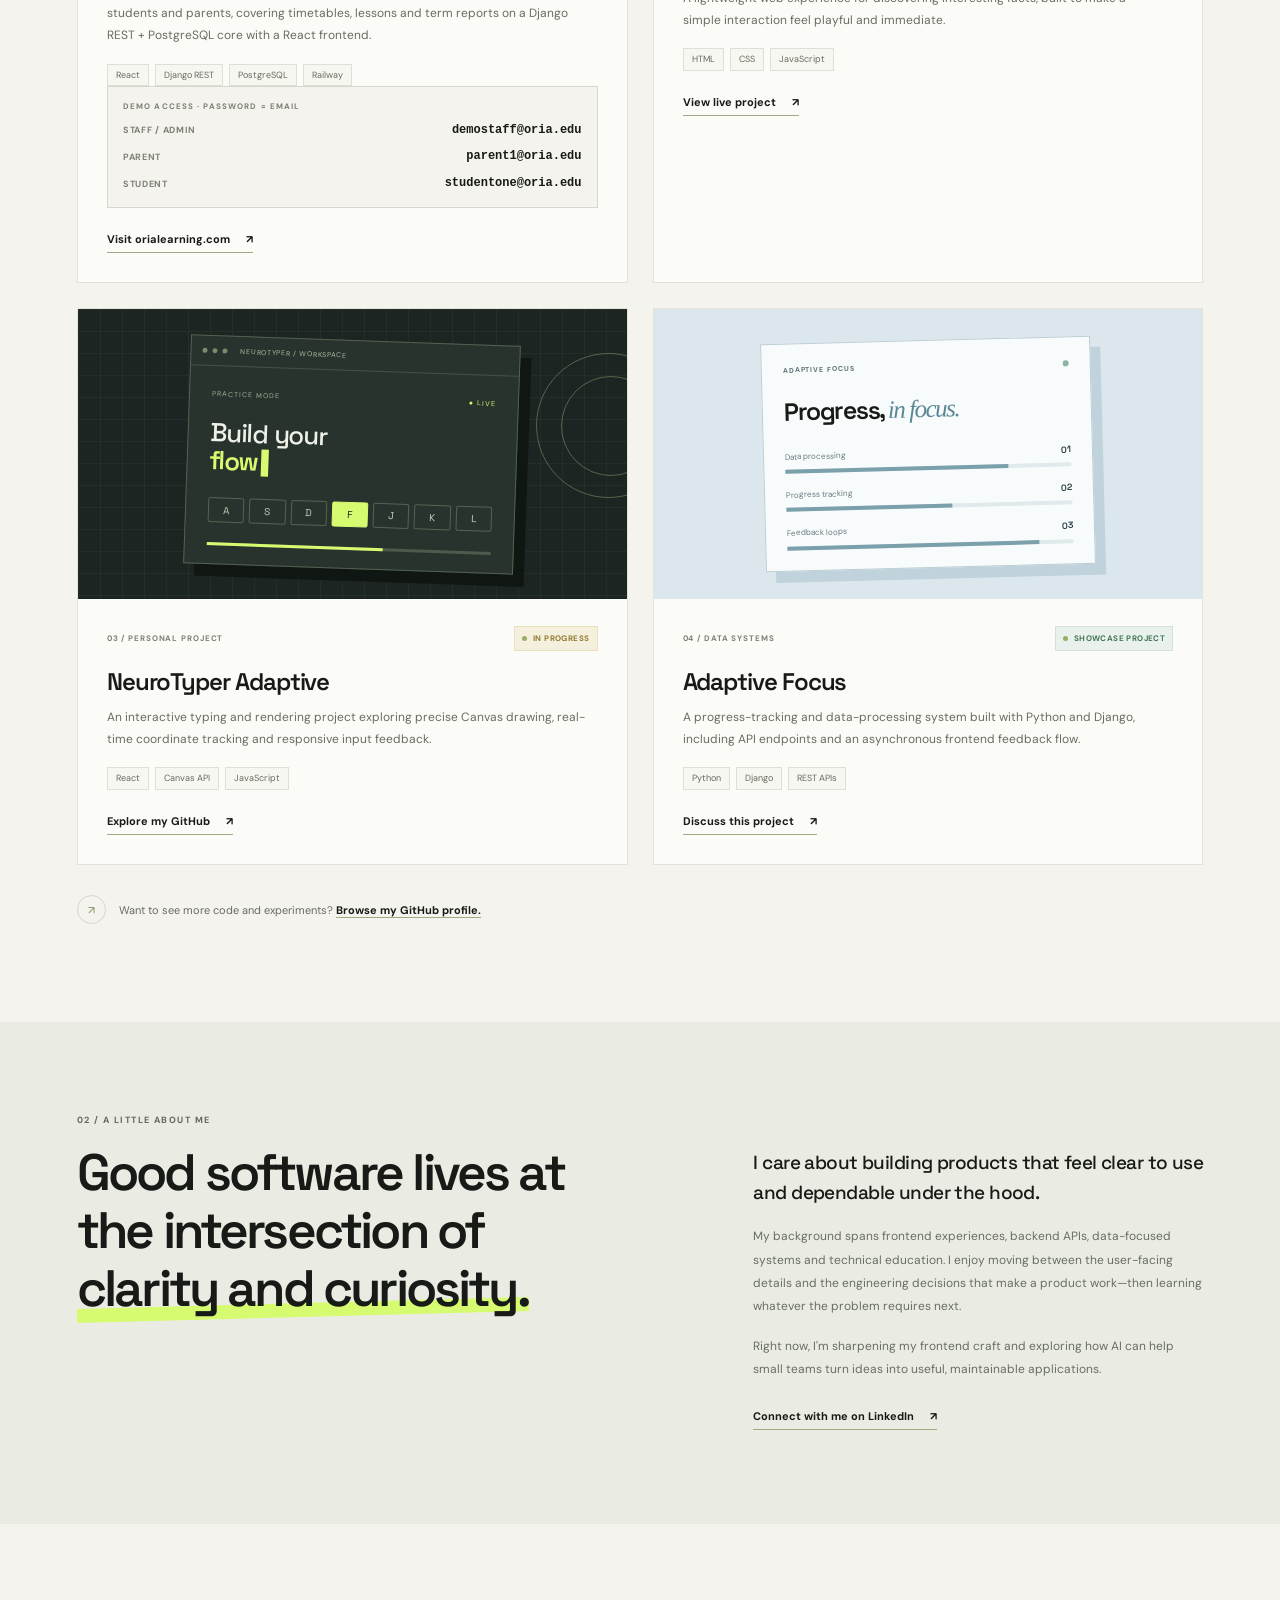
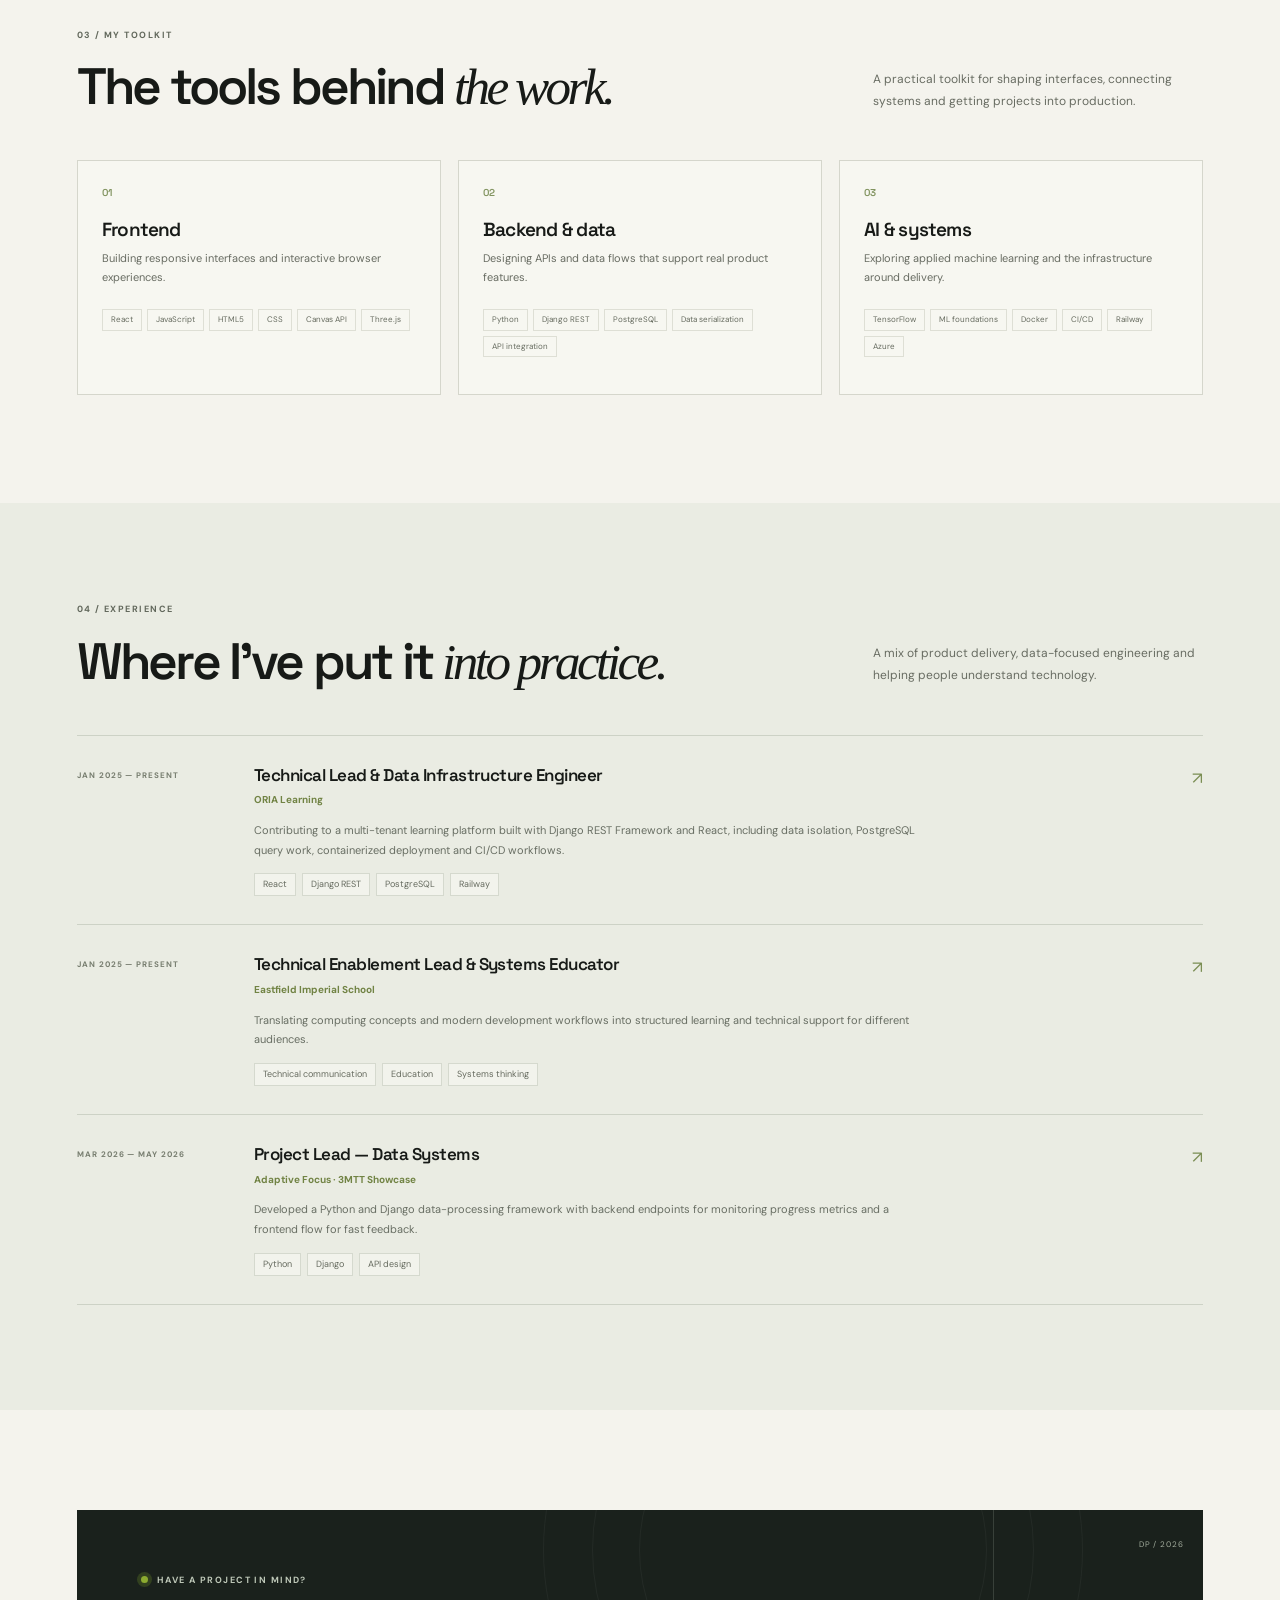
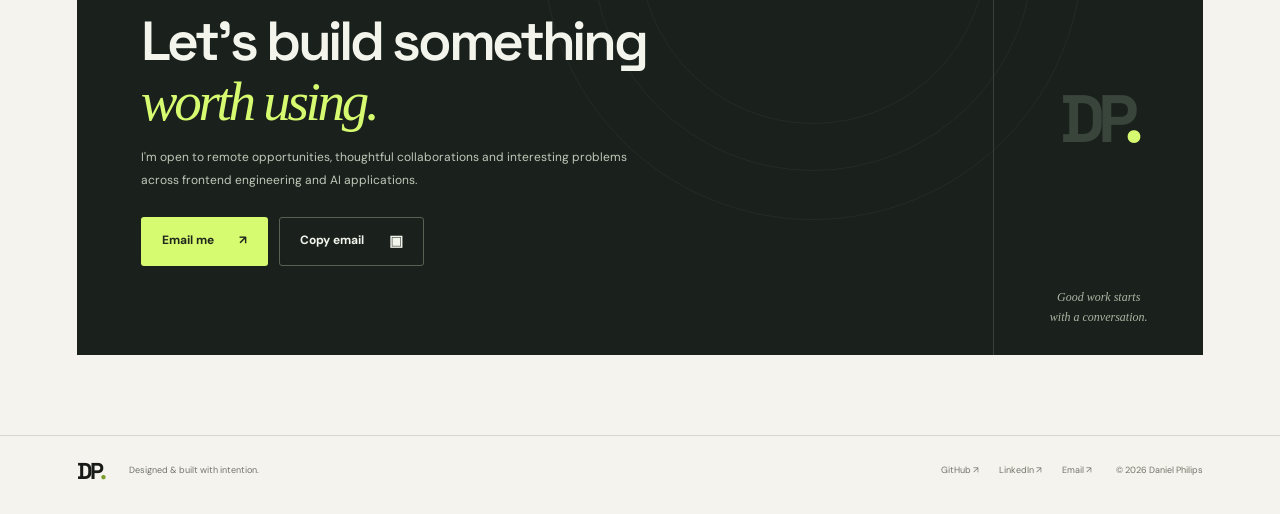
==== commit 07a1ac50: "refactor: remove project-wide class and simplify oria project card layout" ====
--- a/index.html
+++ b/index.html
@@ -76,7 +76,7 @@
         </div>
 
         <div class="project-grid">
-          <article class="project-card project-wide reveal">
+          <article class="project-card reveal">
             <div class="project-art oria-art">
               <div class="browser-bar"><span></span><span></span><span></span><small>orialearning.com</small></div>
               <img src="assets/oria-cover.png" alt="Oria Learning sign-in screen" loading="lazy">
--- a/styles.css
+++ b/styles.css
@@ -7,6 +7,5 @@
 @media(prefers-reduced-motion:reduce){html{scroll-behavior:auto}*,*::before,*::after{animation-duration:.01ms!important;animation-iteration-count:1!important;transition-duration:.01ms!important}.reveal{opacity:1;transform:none}}
 .demo-creds{width:100%;margin-top:auto;border:1px solid var(--line);background:var(--paper);padding:13px 15px;display:flex;flex-direction:column;gap:7px}.demo-creds .demo-title{font-size:8px;font-weight:700;letter-spacing:.14em;color:#7c8075}.demo-row{display:flex;justify-content:space-between;align-items:center;gap:12px}.demo-row span{color:#7c8075;font-size:9px;font-weight:700;letter-spacing:.08em;text-transform:uppercase}.demo-row b{font-family:Consolas,'Courier New',monospace;font-size:12px;font-weight:600;color:var(--ink);word-break:break-all}
 @media(max-width:420px){.demo-row{flex-direction:column;align-items:flex-start;gap:2px}}
-.project-wide{grid-column:span 2;display:flex;flex-direction:column}.project-wide .project-art{min-height:0;padding:0}.project-wide .project-art .browser-bar{top:13px;left:14px;right:14px;z-index:2}.project-wide .project-art img{width:100%;height:auto;display:block}.project-wide .project-info{padding:30px clamp(26px,4vw,52px) 34px}.project-wide .project-info p{max-width:70ch}.project-wide .demo-creds{max-width:540px}.oria-art{background:#f5f7fb}
-@media(max-width:760px){.project-wide{grid-column:auto}}
+.oria-art{padding:52px 0 0;min-height:0;background:#f5f7fb}.oria-art .browser-bar{top:13px;left:14px;right:14px;z-index:2}.oria-art img{width:100%;height:auto;display:block}
 
